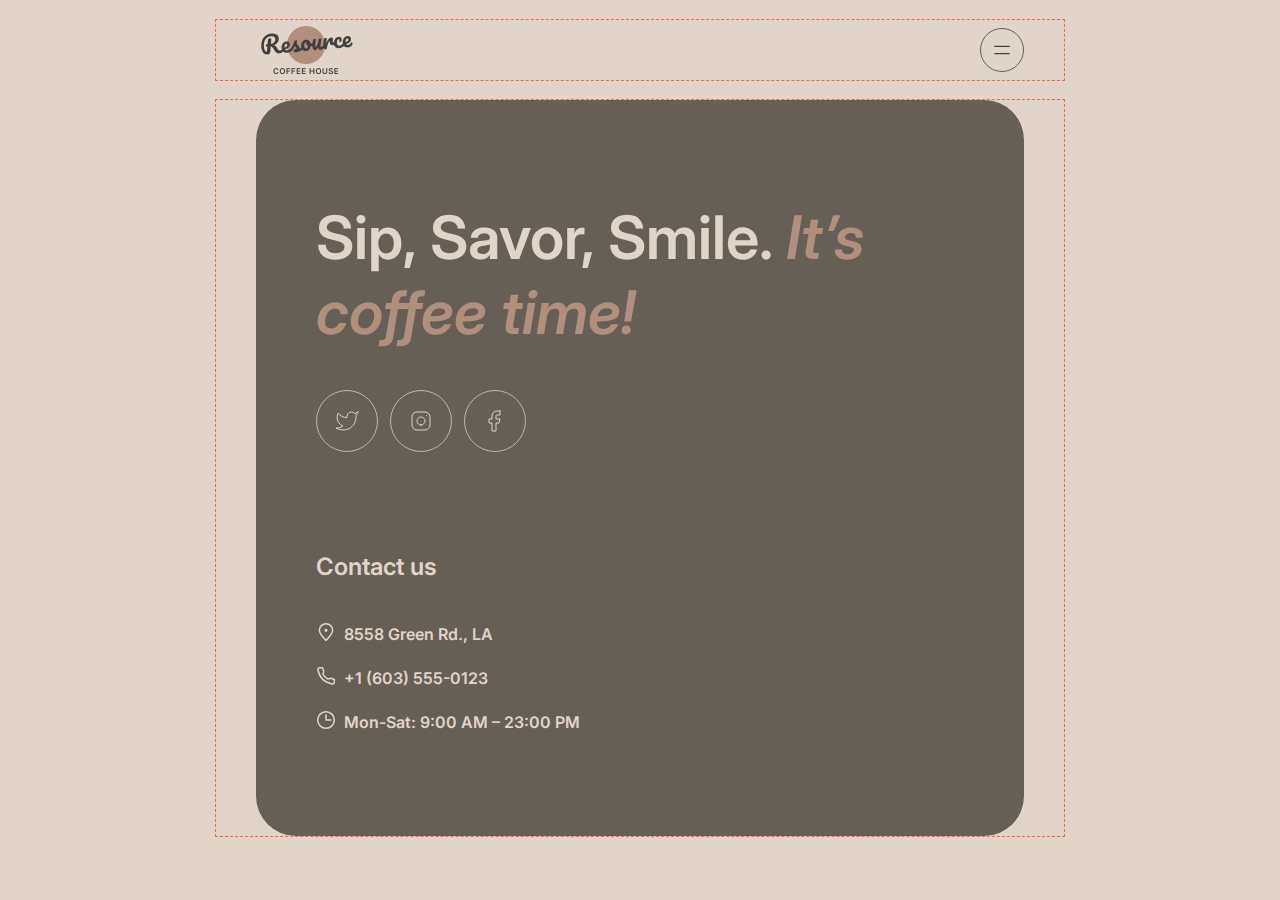
==== index.html @ 4a1ed58d "feat: add SCSS for Footer on Desktop" ====
<!DOCTYPE html>
<html lang="en">

<head>
  <meta charset="UTF-8">
  <meta name="viewport" content="width=device-width, initial-scale=1.0">
  <title>Coffee House</title>
  <link rel="icon" type="image/x-icon" href="./images/favicon.ico">
  <link rel="preconnect" href="https://fonts.googleapis.com">
  <link rel="preconnect" href="https://fonts.gstatic.com" crossorigin>
  <link
    href="https://fonts.googleapis.com/css2?family=Inter:wght@400;600&display=swap"
    rel="stylesheet">
  <link rel="stylesheet"
    href="https://cdnjs.cloudflare.com/ajax/libs/modern-normalize/2.0.0/modern-normalize.css"
    integrity="sha512-gA2Bvu0/hw4oj0Lp8ZHjK+o3S4BE5m8d/wNVy6ktKLhHKPpWLQwv9ixzuWirWOakoJqlBdePq2NhoCaUOQ5npQ=="
    crossorigin="anonymous" referrerpolicy="no-referrer" />
  <link rel="stylesheet" href="./css/main.min.css">
</head>

<body>
  <header>
    <!-- <a href="#">Logo</a> -->
    <div class="container">
      <div class="header__wrap">
        <img src="./images/logo_x2.png" alt="Logo" width="100">
        <nav class="header__nav">
          <ul class="nav-list">
            <li class="nav-list__item">
              <a class="nav__link" href="#">Favorite coffee</a>
            </li>
            <li class="nav-list__item">
              <a class="nav__link" href="#">About</a>
            </li>
            <li class="nav-list__item">
              <a class="nav__link" href="#">Mobile app</a>
            </li>
            <li class="nav-list__item">
              <a class="nav__link" href="#">Contact us</a>
            </li>
          </ul>
          <a class="nav__link nav__outer-link" href="./menu.html">Menu
            <svg class="link__icon" width="20" height="20">
              <use href="./images/icons/sprite.svg#icon-coffee-cup"></use>
            </svg>
          </a>
        </nav>
        <button class="btn-burger" type="button">
          <svg class="btn-burger__icon" width="18" height="16">
            <use href="./images/icons/sprite.svg#icon-menu-open"></use>
          </svg>
        </button>
      </div>
    </div>
  </header>

  <main>

    <!-- hero -->
    <!-- <section class="hero">
      <div class="container">
        <div class="hero__background">
          <div class="hero__wrapper">
            <h1 class="hero__heading">
              <span class="hero__heading--accent">Enjoy</span> premium coffee at
              our charming cafe
            </h1>

            <p class="hero__content">With its inviting atmosphere and delicious
              coffee options, the Coffee House Resource is a popular destination
              for
              coffee lovers and those seeking a warm and inviting space to enjoy
              their favorite beverage.
            </p>
            <a class="hero__btn" href="./menu.html">
              <span class="btn-text">Menu</span>
              <svg class="btn-icon" width="20" height="20">
                <use href="./images/icons/sprite.svg#icon-coffee-cup"></use>
              </svg>
            </a>
          </div>
        </div>
      </div>
    </section> -->

    <!-- favorite coffee -->
    <!-- <section class="favorite-coffee">
      <div class="container">

        <h2 class="favorite-coffee__heading">Choose your <span
            class="favorite-coffee__heading--accent">favorite</span> coffee</h2>

        <div class="slider">
          <article class="card">
            <img class="card__img"
              src="./images/favourites-coffee/coffee-slider-1.png"
              alt="a glass of S’mores Frappuccino">
            <h3 class="card__name">S’mores Frappuccino</h3>
            <p class="card__description">This new drink takes an espresso and
              mixes it with brown sugar and cinnamon before being topped with
              oat milk.
            </p>
            <p class="card__price">$5.50</p>
          </article>

          <ul class="pagination">
            <li class="pagination__dot pagination__dot--current"></li>
            <li class="pagination__dot"></li>
            <li class="pagination__dot"></li>
          </ul>

          <button class="slider__btn btn--prev" type="button">
            <svg class="button--prev" width="24" height="24">
              <use href="./images/icons/sprite.svg#icon-arrow-left"></use>
            </svg>
          </button>

          <button class="slider__btn btn--next" type="button">
            <svg class="button--next" width="24" height="24">
              <use href="./images/icons/sprite.svg#icon-arrow-right"></use>
            </svg>
          </button>
        </div>
      </div>
    </section> -->

    <!-- about -->
    <!-- <section class="about">
      <div class="container">
        <h2 class="visually-hidden">About</h2>
        <p class="about__heading">Resource is
          <span class="about__heading--accent">the perfect and cozy place</span>
          where you can enjoy a variety of hot beverages, relax, catch up with
          friends, or get some work done.
        </p>
        <ul class="gallery">
          <li class="gallery__item">
            <img class="gallery__img" src="./images/about/about-1.jpg"
              alt="Pretty girl with a cup of coffee">
          </li>
          <li class="gallery__item">
            <img class="gallery__img" src="./images/about/about-2.jpg"
              alt="Bearded man with a cup of tea">
          </li>
          <li class="gallery__item">
            <img class="gallery__img" src="./images/about/about-3.jpg"
              alt="A white cup and a saucer">
          </li>
          <li class="gallery__item">
            <img class="gallery__img" src="./images/about/about-4.jpg"
              alt="Happy couple with cups">
          </li>
        </ul>
      </div>
    </section> -->

    <!-- mobile app -->
    <!-- <section class="mobile-app">
      <div class="container">
        <div class="mobile-app__wrapper">
          <div>
            <h2 class="mobile-app__heading"><span
                class="mobile-app__heading--accent">Download</span> our apps to
              start ordering
            </h2>
            <p class="mobile-app__text">Download the Resource app today and
              experience the comfort of ordering your favorite coffee from
              wherever
              you are
            </p>
            <ul class="mobile-app__list">
              <li class="mobile-app__list-item">
                <a class="mobile-app__link" href="#">
                  <svg class="btn__icon" width="36" height="36">
                    <use href="./images/icons/sprite.svg#icon-apple"></use>
                  </svg>
                  <div class="btn__text-wrap">
                    <span class="btn__first-string">Available on the</span>
                    <span class="btn__second-string">App Store</span>
                  </div>
                </a>
              </li>
              <li class="mobile-app__list-item">
                <a class="mobile-app__link" href="#">
                  <svg class="btn__icon" width="36" height="36">
                    <use href="./images/icons/sprite.svg#icon-google"></use>
                  </svg>
                  <div class="btn__text-wrap">
                    <span class="btn__first-string">Available on</span>
                    <span class="btn__second-string">Google Play</span>
                  </div>
                </a>
              </li>
            </ul>
          </div>
          <img class="mobile-app__img"
            src="./images/mobile-app/mobile-screens.png"
            alt="two mobile phones">
        </div>
      </div>
    </section> -->

    <!-- contacts -->
    <footer>
      <div class="container">
        <div class="footer__background">
          <div class="offer__wrap">
            <p class="footer__heading">Sip, Savor, Smile.
              <span class="footer__heading--accent">It’s coffee
                time!</span>
            </p>
            <ul class="socials">
              <li class="socials__item">
                <a class="social-link" href="#">
                  <svg class="social-link__icon" width="24" height="24">
                    <use href="./images/icons/sprite.svg#icon-twitter"></use>
                  </svg>
                </a>
              </li>
              <li class="socials__item">
                <a class="social-link" href="#">
                  <svg class="social-link__icon" width="24" height="24">
                    <use href="./images/icons/sprite.svg#icon-instagram"></use>
                  </svg>
                </a>
              </li>
              <li class="socials__item">
                <a class="social-link" href="#">
                  <svg class="social-link__icon" width="24" height="24">
                    <use href="./images/icons/sprite.svg#icon-facebook"></use>
                  </svg>
                </a>
              </li>
            </ul>
          </div>

          <div class="contacts__wrap">
            <b class="contacts__title">Contact us</b>
            <ul class="contacts__list">
              <li class="contacts__item">
                <a class="contacts__link"
                  href="https://maps.app.goo.gl/GoxPfmy9CBWXVGau7"
                  target="_blank" rel="noopener noreferrer">
                  <svg class="contacts__icon" width="20" height="20">
                    <use href="./images/icons/sprite.svg#icon-pin-alt"></use>
                  </svg>
                  <span>8558 Green Rd., LA</span>
                </a>
              </li>
              <li class="contacts__item">
                <a class="contacts__link" href="tel:+16035550123">
                  <svg class="contacts__icon" width="20" height="20">
                    <use href="./images/icons/sprite.svg#icon-phone"></use>
                  </svg>
                  <span>+1 (603) 555-0123</span>
                </a>
              </li>
              <li class="contacts__item contacts__schedule">
                <svg class="contacts__icon" width="20" height="20">
                  <use href="./images/icons/sprite.svg#icon-clock"></use>
                </svg>
                <span>Mon-Sat: 9:00 AM – 23:00 PM</span>
              </li>
            </ul>
          </div>
        </div>
      </div>
    </footer>
  </main>
</body>

</html>
---- css/main.min.css ----
.social-link,.slider__btn,.pagination,.hero__btn,.nav__outer-link,.nav-list,.header__wrap,.btn-burger{display:-webkit-box;display:-ms-flexbox;display:flex;-webkit-box-align:center;-ms-flex-align:center;align-items:center;-webkit-box-pack:center;-ms-flex-pack:center;justify-content:center}.visually-hidden{position:absolute;width:1px;height:1px;margin:-1px;border:0;padding:0;white-space:nowrap;-webkit-clip-path:inset(100%);clip-path:inset(100%);clip:rect(0 0 0 0);overflow:hidden;outline:0;outline-offset:0}.mobile-app__link,.hero__btn{gap:8px;border-radius:100px;background-color:#e1d4c9;color:inherit;font-weight:600}.footer__heading,.mobile-app__heading,.about__heading,.favorite-coffee__heading{font-size:32px;font-weight:600;line-height:1.25}@media screen and (min-width: 768px){.footer__heading,.mobile-app__heading,.about__heading,.favorite-coffee__heading{font-size:60px}}.footer__heading--accent,.mobile-app__heading--accent,.about__heading--accent,.favorite-coffee__heading--accent{font-style:italic;color:#b0907a}h1,h2,h3,h4,h5,h6,p{margin-top:0;margin-bottom:0}ul{list-style:none;margin-top:0;margin-bottom:0;padding-left:0}a{text-decoration:none}img{display:block}button{margin:0;padding:0;color:inherit}body{margin:0;font-family:"Inter",sans-serif;font-size:16px;letter-spacing:normal;color:#403f3d;font-style:normal;font-weight:400;line-height:1.5;background-color:#e1d4c9}section{margin-bottom:100px}.container{outline:1px dashed tomato;margin-inline:auto;padding-inline:16px}@media screen and (min-width: 380px){.container{max-width:380px}}@media screen and (min-width: 768px){.container{max-width:768px;padding-inline:40px}}@media screen and (min-width: 1440px){.container{max-width:1440px}}.btn-burger{width:44px;height:44px;border-radius:100px;border:1px solid #665f55;background-color:rgba(0,0,0,0);margin-left:auto}.btn-burger__icon{stroke:#403f3d}@media screen and (min-width: 1440px){.btn-burger{display:none}}header{padding-block:20px}.header__wrap{min-width:100%}.header__nav{display:none}@media screen and (min-width: 1440px){.header__nav{-webkit-transform:translateY(-2px);transform:translateY(-2px);display:-webkit-box;display:-ms-flexbox;display:flex;width:100%;font-size:16px;font-style:normal;font-weight:600;line-height:1.5}}.nav-list{-webkit-box-flex:1;-ms-flex-positive:1;flex-grow:1}.nav-list__item:not(:last-child){margin-right:40px}.nav__link{position:relative;padding-top:5px;padding-bottom:5px;color:inherit}.nav__link::after{content:"";position:absolute;bottom:0;left:0;display:block;width:100%;height:2px;-webkit-transform:scaleX(0);transform:scaleX(0);background-color:#403f3d;opacity:0;-webkit-transition-property:opacity,none,none,-webkit-transform;transition-property:opacity,none,none,-webkit-transform;transition-property:transform,opacity,none,none;transition-property:transform,opacity,none,none,-webkit-transform;-webkit-transition-duration:500ms;transition-duration:500ms;-webkit-transition-timing-function:ease-in;transition-timing-function:ease-in;-webkit-transition-delay:0;transition-delay:0}.nav__link:hover:after,.nav__link:focus::after{-webkit-transform:scaleX(1);transform:scaleX(1);opacity:1}.nav__outer-link{gap:8px;padding-top:2px;padding-bottom:2px}.link__icon{fill:rgba(0,0,0,0);stroke:currentColor}.hero__background{width:100%;border-radius:40px;background-color:#fff;background-image:url("../../images/hero/img-hero.jpg");background-position:50% 50%;background-size:cover;padding:60px 16px}@media screen and (min-width: 768px){.hero__background{padding:100px 60px}}@media screen and (min-width: 1440px){.hero__background{padding:100px 100px}}@media screen and (min-width: 1440px){.hero__wrapper{width:530px}}.hero__heading{margin-bottom:40px;color:#e1d4c9;font-size:42px;font-weight:600;line-height:1.15}.hero__heading--accent{color:#b0907a;font-style:italic}@media screen and (min-width: 768px){.hero__heading{font-size:72px;line-height:1.05}}.hero__content{margin-bottom:40px;color:#e1d4c9}.hero__btn{max-width:200px;padding-top:20px;padding-bottom:20px}.hero__btn .btn-icon{fill:rgba(0,0,0,0);stroke:currentColor}@media screen and (min-width: 1440px){.hero__btn:hover,.hero__btn:focus{cursor:pointer}.hero__btn .btn-icon{opacity:0;-webkit-transition-property:opacity,none,none,none;transition-property:opacity,none,none,none;-webkit-transition-duration:500ms;transition-duration:500ms;-webkit-transition-timing-function:ease-in;transition-timing-function:ease-in;-webkit-transition-delay:0;transition-delay:0}.hero__btn:hover .btn-icon,.hero__btn:focus .btn-icon{opacity:1}.hero__btn .btn-text{-webkit-transform:translateX(15px);transform:translateX(15px);-webkit-transition-property:color,none,none,-webkit-transform;transition-property:color,none,none,-webkit-transform;transition-property:transform,color,none,none;transition-property:transform,color,none,none,-webkit-transform;-webkit-transition-duration:500ms;transition-duration:500ms;-webkit-transition-timing-function:ease-in;transition-timing-function:ease-in;-webkit-transition-delay:0;transition-delay:0}.hero__btn:hover .btn-text,.hero__btn:focus .btn-text{-webkit-transform:translateX(0);transform:translateX(0)}}.favorite-coffee__heading{margin-bottom:40px;width:100%;text-align:center}@media screen and (min-width: 1440px){.favorite-coffee__heading{text-shadow:0px 4px 4px rgba(0,0,0,.25)}}.card{margin-bottom:40px;margin-inline:auto;max-width:348px;text-align:center}@media screen and (min-width: 768px){.card{max-width:480px}}.card__img{margin-bottom:20px;width:100%;-o-object-fit:contain;object-fit:contain}.card__name{margin-bottom:16px;color:#403f3d;font-size:24px;font-weight:600;line-height:1.25}.card__description{margin-bottom:16px}.card__price{color:#403f3d;font-size:24px;font-weight:600;line-height:1.25}.pagination{gap:12px}.pagination__dot{height:4px;width:40px;border:2px solid #c1b6ad;border-radius:100px}.pagination__dot--current{border-color:#665f55}.slider{position:relative}.slider__btn{position:absolute;width:60px;height:60px;stroke:#403f3d;border-radius:100px;border:1px solid #665f55;background-color:#e1d4c9;-webkit-transition-property:background-color,stroke,none,none;transition-property:background-color,stroke,none,none;-webkit-transition-duration:500ms;transition-duration:500ms;-webkit-transition-timing-function:ease-in;transition-timing-function:ease-in;-webkit-transition-delay:0;transition-delay:0}@media screen and (max-width: calc(768px - 1px)){.slider__btn{display:none}}.slider__btn.btn--prev{left:0;top:calc(50% - 52px)}@media screen and (min-width: 1440px){.slider__btn.btn--prev{left:4px}}.slider__btn.btn--next{right:0;top:calc(50% - 52px)}@media screen and (min-width: 1440px){.slider__btn.btn--next{right:4px}}@media screen and (min-width: 1440px){.slider__btn:hover,.slider__btn:focus{stroke:#e1d4c9;background-color:#665f55}}.about__heading{margin-bottom:40px;width:100%}@media screen and (min-width: 1440px){.gallery{display:-webkit-box;display:-ms-flexbox;display:flex;-webkit-box-orient:vertical;-webkit-box-direction:normal;-ms-flex-direction:column;flex-direction:column;max-height:1060px;-ms-flex-wrap:wrap;flex-wrap:wrap;gap:40px}}.gallery__item{margin-bottom:40px;height:590px;width:100%;border-radius:20px;overflow:hidden}@media screen and (max-width: calc(1440px - 1px)){.gallery__item:nth-child(2),.gallery__item:nth-child(3){display:none}}@media screen and (min-width: 1440px){.gallery__item{width:660px;margin-bottom:0px}.gallery__item:nth-child(2),.gallery__item:nth-child(3){height:430px}}.gallery__img{width:100%;height:100%;-o-object-fit:cover;object-fit:cover;-o-object-position:center;object-position:center;-webkit-transform:scale(1.23);transform:scale(1.23);-webkit-transition-property:none,none,none,-webkit-transform;transition-property:none,none,none,-webkit-transform;transition-property:transform,none,none,none;transition-property:transform,none,none,none,-webkit-transform;-webkit-transition-duration:500ms;transition-duration:500ms;-webkit-transition-timing-function:ease-in;transition-timing-function:ease-in;-webkit-transition-delay:0;transition-delay:0}@media screen and (min-width: 768px){.gallery__img{-webkit-transform:scale(1.06);transform:scale(1.06)}}@media screen and (min-width: 1440px){.gallery__img{-webkit-transform:scale(1.1);transform:scale(1.1)}}.gallery__item:hover .gallery__img{-webkit-transform:scale(1);transform:scale(1)}@media screen and (min-width: 1440px){.mobile-app__wrapper{display:-webkit-box;display:-ms-flexbox;display:flex;gap:100px;-webkit-box-align:center;-ms-flex-align:center;align-items:center}}.mobile-app__heading{margin-bottom:40px;width:100%}.mobile-app__text{margin-bottom:40px}.mobile-app__list{margin-bottom:40px}@media screen and (min-width: 768px){.mobile-app__list{margin-bottom:100px}}@media screen and (max-width: calc(768px - 1px)){.mobile-app__list-item:not(:last-child){margin-bottom:20px}}@media screen and (min-width: 768px){.mobile-app__list-item{display:inline-block}.mobile-app__list-item:not(:last-child){margin-right:16px}}.mobile-app__link{display:-webkit-box;display:-ms-flexbox;display:flex;-webkit-box-align:center;-ms-flex-align:center;align-items:center;width:200px;padding:12px 20px;border:1px solid #665f55;-webkit-transition-property:background-color,color,none,none;transition-property:background-color,color,none,none;-webkit-transition-duration:500ms;transition-duration:500ms;-webkit-transition-timing-function:ease-in;transition-timing-function:ease-in;-webkit-transition-delay:0;transition-delay:0}@media screen and (min-width: 1440px){.mobile-app__link:hover,.mobile-app__link:focus{background-color:#665f55;color:#e1d4c9}}.mobile-app__link .btn__text-wrap{display:-webkit-box;display:-ms-flexbox;display:flex;-webkit-box-orient:vertical;-webkit-box-direction:normal;-ms-flex-direction:column;flex-direction:column}.mobile-app__link .btn__first-string{color:inherit;font-size:10px;font-weight:600;line-height:1.4}.mobile-app__link .btn__second-string{color:inherit;font-size:16px;font-weight:600;line-height:1.5}.btn__icon{fill:currentColor}.mobile-app__img{width:100%}@media screen and (min-width: 768px){.mobile-app__img{margin-inline:auto;width:630px}}footer{margin-bottom:40px;color:#e1d4c9}.footer__background{padding:60px 16px;border-radius:40px;background-color:#665f55}@media screen and (min-width: 768px){.footer__background{padding:100px 60px}}@media screen and (min-width: 1440px){.footer__background{display:-webkit-box;display:-ms-flexbox;display:flex;gap:100px;-webkit-box-align:center;-ms-flex-align:center;align-items:center;padding:100px}}@media screen and (min-width: 1440px){.offer__wrap{-ms-flex-preferred-size:530px;flex-basis:530px}}.footer__heading{margin-bottom:40px}.socials{margin-bottom:40px;display:-webkit-box;display:-ms-flexbox;display:flex;gap:12px}@media screen and (min-width: 768px){.socials{margin-bottom:100px}}@media screen and (min-width: 1440px){.socials{margin-bottom:0px}}.social-link{width:60px;height:60px;color:inherit;border-radius:100px;border:1px solid #c1b6ad;background-color:rgba(0,0,0,0);-webkit-transition-property:background-color,color,none,none;transition-property:background-color,color,none,none;-webkit-transition-duration:500ms;transition-duration:500ms;-webkit-transition-timing-function:ease-in;transition-timing-function:ease-in;-webkit-transition-delay:0;transition-delay:0}.social-link__icon{stroke:currentColor}.social-link:hover,.social-link:focus{background-color:#e1d4c9;color:#403f3d}.contacts__title{margin-bottom:40px;display:block;color:inherit;font-size:24px;font-weight:600;line-height:1.25}.contacts__item:not(:last-child){margin-bottom:16px}.contacts__link{position:relative;display:-webkit-inline-box;display:-ms-inline-flexbox;display:inline-flex;gap:8px;padding-bottom:4px;color:inherit;font-size:16px;font-weight:600;line-height:1.5}.contacts__link::after{content:"";position:absolute;bottom:0;left:0;display:block;width:100%;height:2px;-webkit-transform:scaleX(0);transform:scaleX(0);background-color:#e1d4c9;opacity:0;-webkit-transition-property:opacity,none,none,-webkit-transform;transition-property:opacity,none,none,-webkit-transform;transition-property:transform,opacity,none,none;transition-property:transform,opacity,none,none,-webkit-transform;-webkit-transition-duration:500ms;transition-duration:500ms;-webkit-transition-timing-function:ease-in;transition-timing-function:ease-in;-webkit-transition-delay:0;transition-delay:0}.contacts__link:hover:after,.contacts__link:focus::after{-webkit-transform:scaleX(1);transform:scaleX(1);opacity:1}.contacts__icon{stroke:currentColor}.contacts__schedule{display:-webkit-inline-box;display:-ms-inline-flexbox;display:inline-flex;gap:8px;color:inherit;font-size:16px;font-weight:600;line-height:1.5}/*# sourceMappingURL=main.min.css.map */
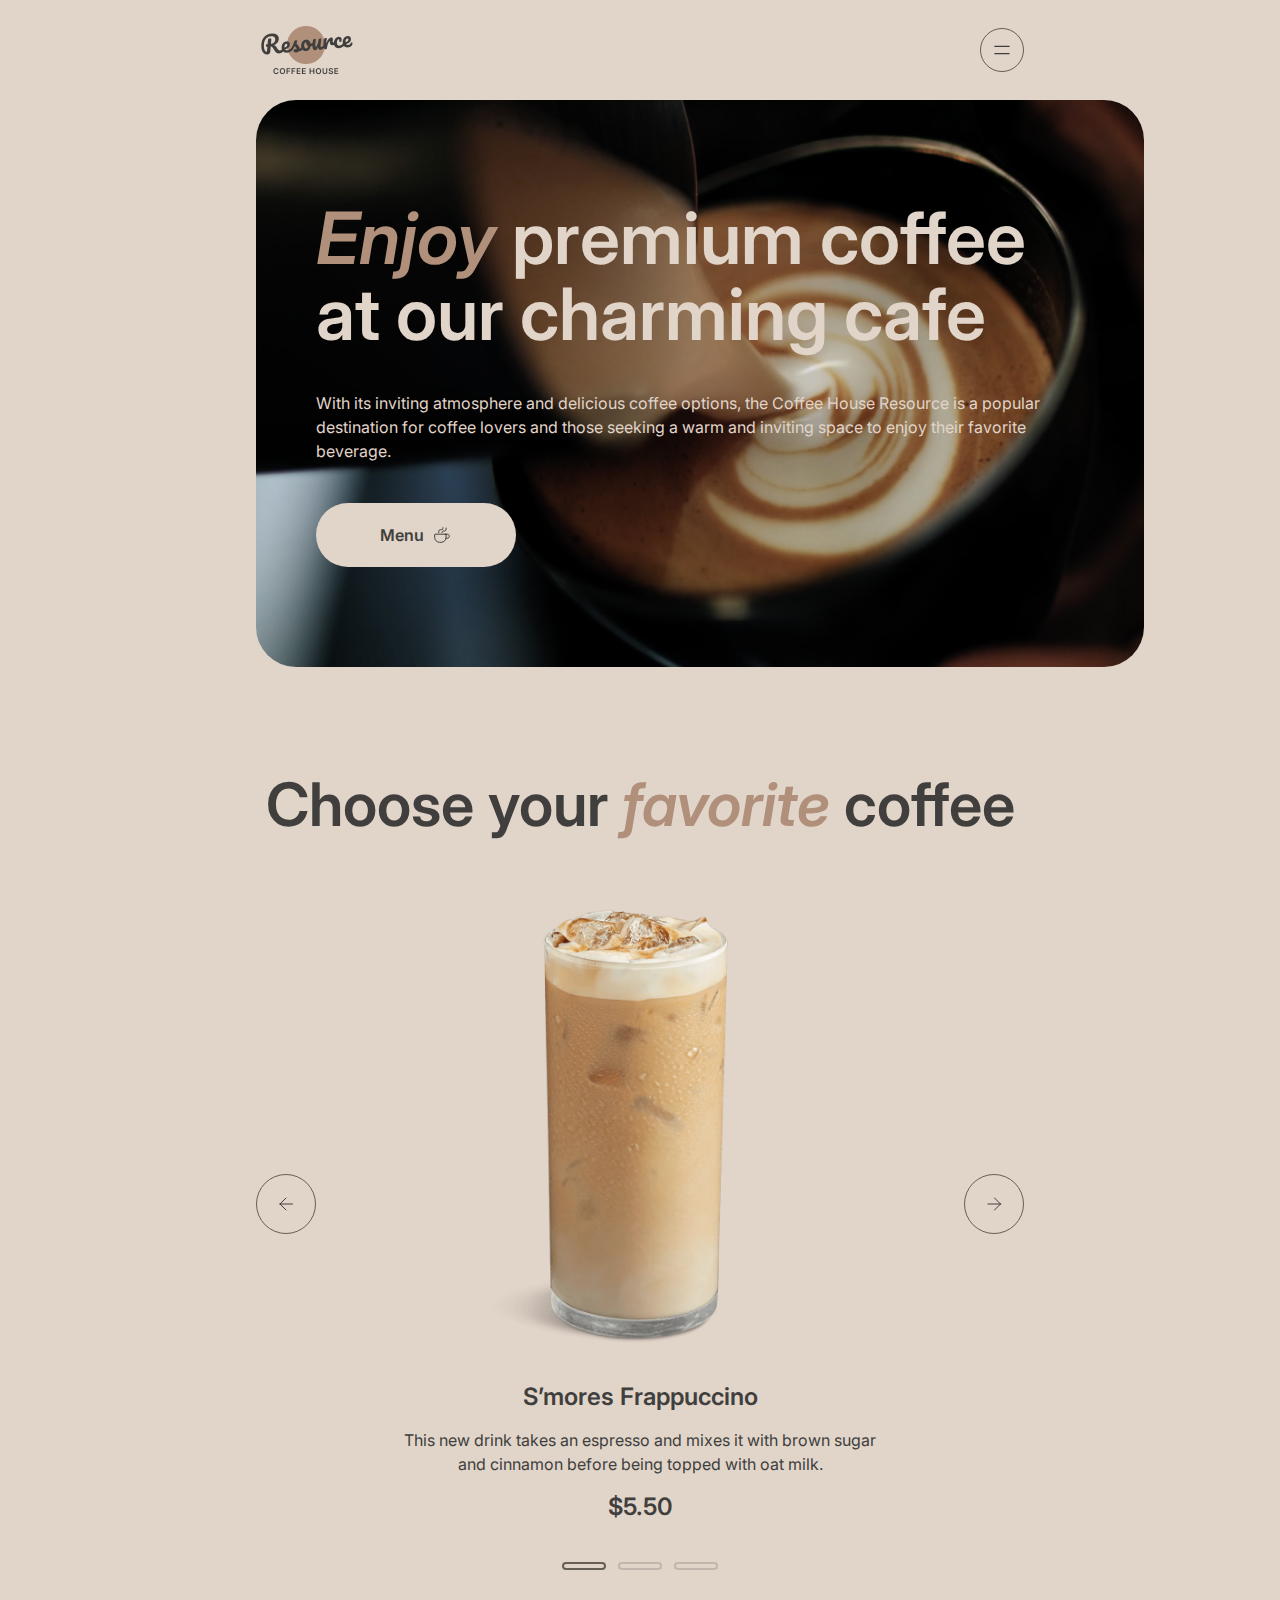
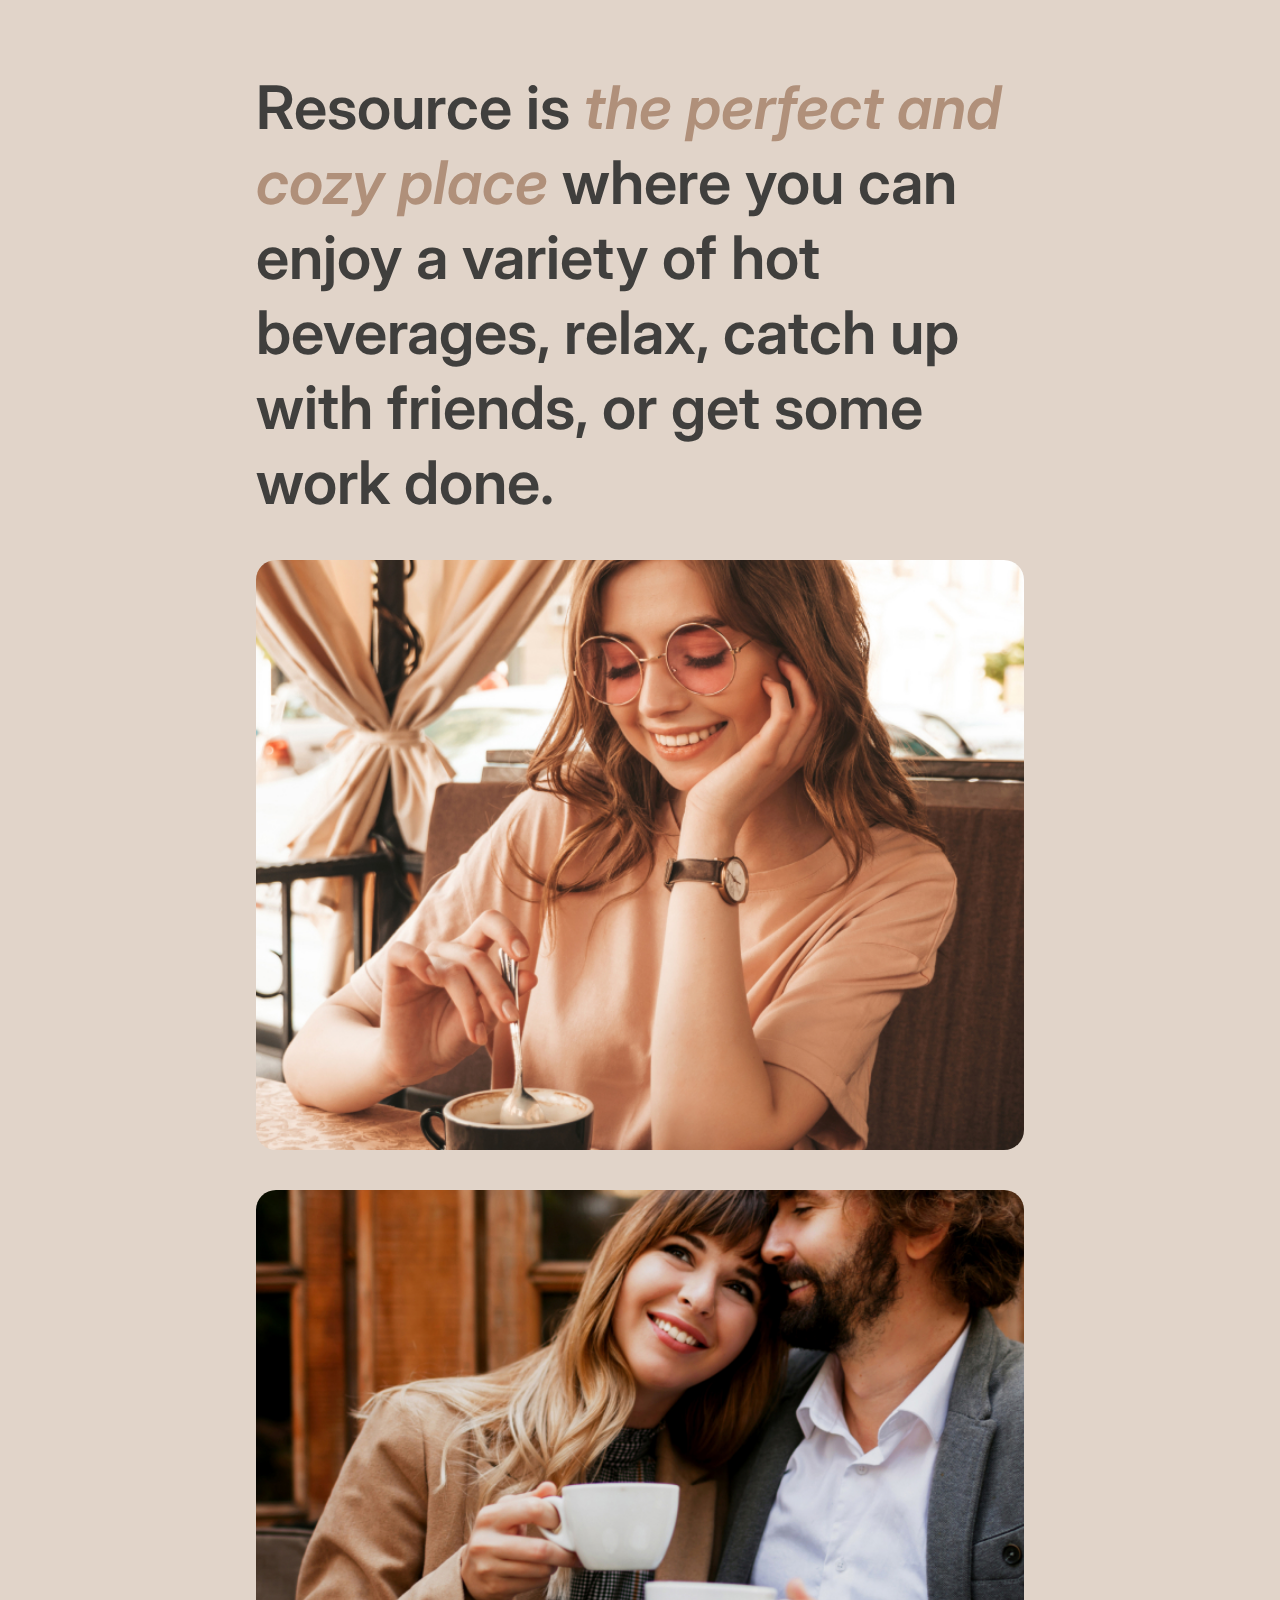
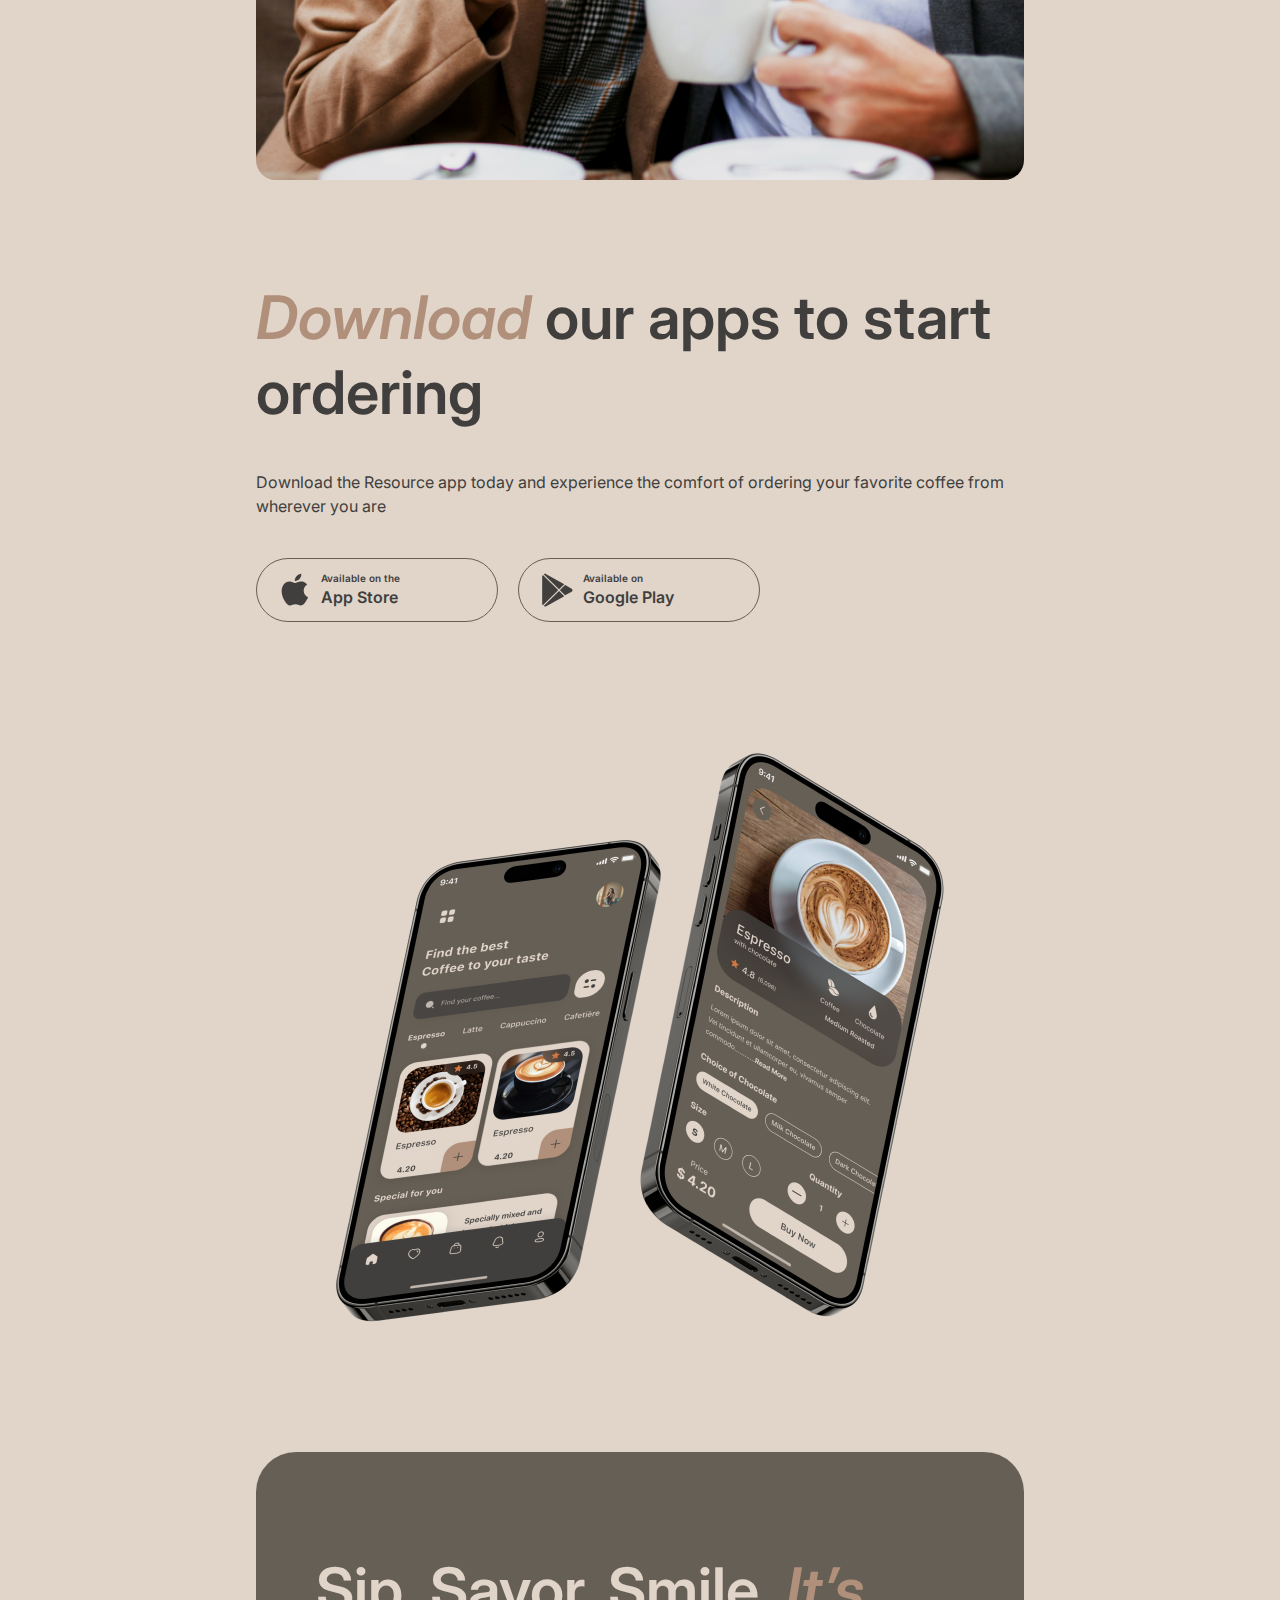
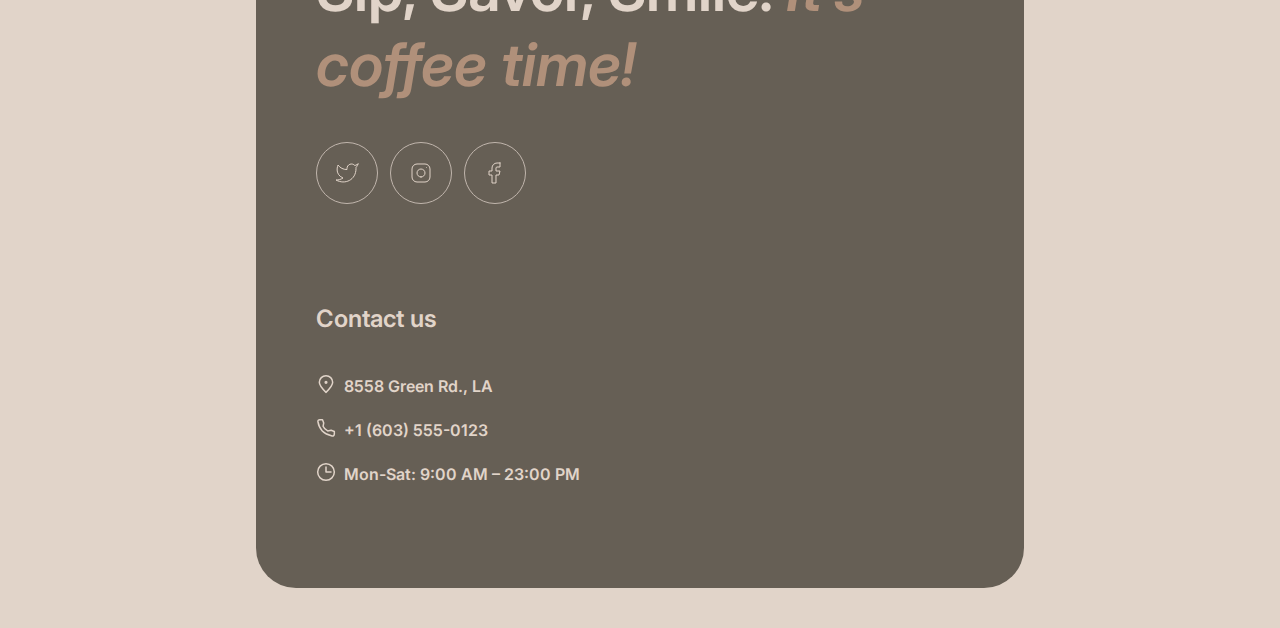
==== commit cbef6b2c: "fix: some css on Main page" ====
--- a/index.html
+++ b/index.html
@@ -57,7 +57,7 @@
   <main>
 
     <!-- hero -->
-    <!-- <section class="hero">
+    <section class="hero">
       <div class="container">
         <div class="hero__background">
           <div class="hero__wrapper">
@@ -81,10 +81,10 @@
           </div>
         </div>
       </div>
-    </section> -->
+    </section>
 
     <!-- favorite coffee -->
-    <!-- <section class="favorite-coffee">
+    <section class="favorite-coffee">
       <div class="container">
 
         <h2 class="favorite-coffee__heading">Choose your <span
@@ -122,10 +122,10 @@
           </button>
         </div>
       </div>
-    </section> -->
+    </section>
 
     <!-- about -->
-    <!-- <section class="about">
+    <section class="about">
       <div class="container">
         <h2 class="visually-hidden">About</h2>
         <p class="about__heading">Resource is
@@ -152,10 +152,10 @@
           </li>
         </ul>
       </div>
-    </section> -->
+    </section>
 
     <!-- mobile app -->
-    <!-- <section class="mobile-app">
+    <section class="mobile-app">
       <div class="container">
         <div class="mobile-app__wrapper">
           <div>
@@ -198,7 +198,7 @@
             alt="two mobile phones">
         </div>
       </div>
-    </section> -->
+    </section>
 
     <!-- contacts -->
     <footer>
--- a/css/main.min.css
+++ b/css/main.min.css
@@ -1 +1 @@
-.social-link,.slider__btn,.pagination,.hero__btn,.nav__outer-link,.nav-list,.header__wrap,.btn-burger{display:-webkit-box;display:-ms-flexbox;display:flex;-webkit-box-align:center;-ms-flex-align:center;align-items:center;-webkit-box-pack:center;-ms-flex-pack:center;justify-content:center}.visually-hidden{position:absolute;width:1px;height:1px;margin:-1px;border:0;padding:0;white-space:nowrap;-webkit-clip-path:inset(100%);clip-path:inset(100%);clip:rect(0 0 0 0);overflow:hidden;outline:0;outline-offset:0}.mobile-app__link,.hero__btn{gap:8px;border-radius:100px;background-color:#e1d4c9;color:inherit;font-weight:600}.footer__heading,.mobile-app__heading,.about__heading,.favorite-coffee__heading{font-size:32px;font-weight:600;line-height:1.25}@media screen and (min-width: 768px){.footer__heading,.mobile-app__heading,.about__heading,.favorite-coffee__heading{font-size:60px}}.footer__heading--accent,.mobile-app__heading--accent,.about__heading--accent,.favorite-coffee__heading--accent{font-style:italic;color:#b0907a}h1,h2,h3,h4,h5,h6,p{margin-top:0;margin-bottom:0}ul{list-style:none;margin-top:0;margin-bottom:0;padding-left:0}a{text-decoration:none}img{display:block}button{margin:0;padding:0;color:inherit}body{margin:0;font-family:"Inter",sans-serif;font-size:16px;letter-spacing:normal;color:#403f3d;font-style:normal;font-weight:400;line-height:1.5;background-color:#e1d4c9}section{margin-bottom:100px}.container{outline:1px dashed tomato;margin-inline:auto;padding-inline:16px}@media screen and (min-width: 380px){.container{max-width:380px}}@media screen and (min-width: 768px){.container{max-width:768px;padding-inline:40px}}@media screen and (min-width: 1440px){.container{max-width:1440px}}.btn-burger{width:44px;height:44px;border-radius:100px;border:1px solid #665f55;background-color:rgba(0,0,0,0);margin-left:auto}.btn-burger__icon{stroke:#403f3d}@media screen and (min-width: 1440px){.btn-burger{display:none}}header{padding-block:20px}.header__wrap{min-width:100%}.header__nav{display:none}@media screen and (min-width: 1440px){.header__nav{-webkit-transform:translateY(-2px);transform:translateY(-2px);display:-webkit-box;display:-ms-flexbox;display:flex;width:100%;font-size:16px;font-style:normal;font-weight:600;line-height:1.5}}.nav-list{-webkit-box-flex:1;-ms-flex-positive:1;flex-grow:1}.nav-list__item:not(:last-child){margin-right:40px}.nav__link{position:relative;padding-top:5px;padding-bottom:5px;color:inherit}.nav__link::after{content:"";position:absolute;bottom:0;left:0;display:block;width:100%;height:2px;-webkit-transform:scaleX(0);transform:scaleX(0);background-color:#403f3d;opacity:0;-webkit-transition-property:opacity,none,none,-webkit-transform;transition-property:opacity,none,none,-webkit-transform;transition-property:transform,opacity,none,none;transition-property:transform,opacity,none,none,-webkit-transform;-webkit-transition-duration:500ms;transition-duration:500ms;-webkit-transition-timing-function:ease-in;transition-timing-function:ease-in;-webkit-transition-delay:0;transition-delay:0}.nav__link:hover:after,.nav__link:focus::after{-webkit-transform:scaleX(1);transform:scaleX(1);opacity:1}.nav__outer-link{gap:8px;padding-top:2px;padding-bottom:2px}.link__icon{fill:rgba(0,0,0,0);stroke:currentColor}.hero__background{width:100%;border-radius:40px;background-color:#fff;background-image:url("../../images/hero/img-hero.jpg");background-position:50% 50%;background-size:cover;padding:60px 16px}@media screen and (min-width: 768px){.hero__background{padding:100px 60px}}@media screen and (min-width: 1440px){.hero__background{padding:100px 100px}}@media screen and (min-width: 1440px){.hero__wrapper{width:530px}}.hero__heading{margin-bottom:40px;color:#e1d4c9;font-size:42px;font-weight:600;line-height:1.15}.hero__heading--accent{color:#b0907a;font-style:italic}@media screen and (min-width: 768px){.hero__heading{font-size:72px;line-height:1.05}}.hero__content{margin-bottom:40px;color:#e1d4c9}.hero__btn{max-width:200px;padding-top:20px;padding-bottom:20px}.hero__btn .btn-icon{fill:rgba(0,0,0,0);stroke:currentColor}@media screen and (min-width: 1440px){.hero__btn:hover,.hero__btn:focus{cursor:pointer}.hero__btn .btn-icon{opacity:0;-webkit-transition-property:opacity,none,none,none;transition-property:opacity,none,none,none;-webkit-transition-duration:500ms;transition-duration:500ms;-webkit-transition-timing-function:ease-in;transition-timing-function:ease-in;-webkit-transition-delay:0;transition-delay:0}.hero__btn:hover .btn-icon,.hero__btn:focus .btn-icon{opacity:1}.hero__btn .btn-text{-webkit-transform:translateX(15px);transform:translateX(15px);-webkit-transition-property:color,none,none,-webkit-transform;transition-property:color,none,none,-webkit-transform;transition-property:transform,color,none,none;transition-property:transform,color,none,none,-webkit-transform;-webkit-transition-duration:500ms;transition-duration:500ms;-webkit-transition-timing-function:ease-in;transition-timing-function:ease-in;-webkit-transition-delay:0;transition-delay:0}.hero__btn:hover .btn-text,.hero__btn:focus .btn-text{-webkit-transform:translateX(0);transform:translateX(0)}}.favorite-coffee__heading{margin-bottom:40px;width:100%;text-align:center}@media screen and (min-width: 1440px){.favorite-coffee__heading{text-shadow:0px 4px 4px rgba(0,0,0,.25)}}.card{margin-bottom:40px;margin-inline:auto;max-width:348px;text-align:center}@media screen and (min-width: 768px){.card{max-width:480px}}.card__img{margin-bottom:20px;width:100%;-o-object-fit:contain;object-fit:contain}.card__name{margin-bottom:16px;color:#403f3d;font-size:24px;font-weight:600;line-height:1.25}.card__description{margin-bottom:16px}.card__price{color:#403f3d;font-size:24px;font-weight:600;line-height:1.25}.pagination{gap:12px}.pagination__dot{height:4px;width:40px;border:2px solid #c1b6ad;border-radius:100px}.pagination__dot--current{border-color:#665f55}.slider{position:relative}.slider__btn{position:absolute;width:60px;height:60px;stroke:#403f3d;border-radius:100px;border:1px solid #665f55;background-color:#e1d4c9;-webkit-transition-property:background-color,stroke,none,none;transition-property:background-color,stroke,none,none;-webkit-transition-duration:500ms;transition-duration:500ms;-webkit-transition-timing-function:ease-in;transition-timing-function:ease-in;-webkit-transition-delay:0;transition-delay:0}@media screen and (max-width: calc(768px - 1px)){.slider__btn{display:none}}.slider__btn.btn--prev{left:0;top:calc(50% - 52px)}@media screen and (min-width: 1440px){.slider__btn.btn--prev{left:4px}}.slider__btn.btn--next{right:0;top:calc(50% - 52px)}@media screen and (min-width: 1440px){.slider__btn.btn--next{right:4px}}@media screen and (min-width: 1440px){.slider__btn:hover,.slider__btn:focus{stroke:#e1d4c9;background-color:#665f55}}.about__heading{margin-bottom:40px;width:100%}@media screen and (min-width: 1440px){.gallery{display:-webkit-box;display:-ms-flexbox;display:flex;-webkit-box-orient:vertical;-webkit-box-direction:normal;-ms-flex-direction:column;flex-direction:column;max-height:1060px;-ms-flex-wrap:wrap;flex-wrap:wrap;gap:40px}}.gallery__item{margin-bottom:40px;height:590px;width:100%;border-radius:20px;overflow:hidden}@media screen and (max-width: calc(1440px - 1px)){.gallery__item:nth-child(2),.gallery__item:nth-child(3){display:none}}@media screen and (min-width: 1440px){.gallery__item{width:660px;margin-bottom:0px}.gallery__item:nth-child(2),.gallery__item:nth-child(3){height:430px}}.gallery__img{width:100%;height:100%;-o-object-fit:cover;object-fit:cover;-o-object-position:center;object-position:center;-webkit-transform:scale(1.23);transform:scale(1.23);-webkit-transition-property:none,none,none,-webkit-transform;transition-property:none,none,none,-webkit-transform;transition-property:transform,none,none,none;transition-property:transform,none,none,none,-webkit-transform;-webkit-transition-duration:500ms;transition-duration:500ms;-webkit-transition-timing-function:ease-in;transition-timing-function:ease-in;-webkit-transition-delay:0;transition-delay:0}@media screen and (min-width: 768px){.gallery__img{-webkit-transform:scale(1.06);transform:scale(1.06)}}@media screen and (min-width: 1440px){.gallery__img{-webkit-transform:scale(1.1);transform:scale(1.1)}}.gallery__item:hover .gallery__img{-webkit-transform:scale(1);transform:scale(1)}@media screen and (min-width: 1440px){.mobile-app__wrapper{display:-webkit-box;display:-ms-flexbox;display:flex;gap:100px;-webkit-box-align:center;-ms-flex-align:center;align-items:center}}.mobile-app__heading{margin-bottom:40px;width:100%}.mobile-app__text{margin-bottom:40px}.mobile-app__list{margin-bottom:40px}@media screen and (min-width: 768px){.mobile-app__list{margin-bottom:100px}}@media screen and (max-width: calc(768px - 1px)){.mobile-app__list-item:not(:last-child){margin-bottom:20px}}@media screen and (min-width: 768px){.mobile-app__list-item{display:inline-block}.mobile-app__list-item:not(:last-child){margin-right:16px}}.mobile-app__link{display:-webkit-box;display:-ms-flexbox;display:flex;-webkit-box-align:center;-ms-flex-align:center;align-items:center;width:200px;padding:12px 20px;border:1px solid #665f55;-webkit-transition-property:background-color,color,none,none;transition-property:background-color,color,none,none;-webkit-transition-duration:500ms;transition-duration:500ms;-webkit-transition-timing-function:ease-in;transition-timing-function:ease-in;-webkit-transition-delay:0;transition-delay:0}@media screen and (min-width: 1440px){.mobile-app__link:hover,.mobile-app__link:focus{background-color:#665f55;color:#e1d4c9}}.mobile-app__link .btn__text-wrap{display:-webkit-box;display:-ms-flexbox;display:flex;-webkit-box-orient:vertical;-webkit-box-direction:normal;-ms-flex-direction:column;flex-direction:column}.mobile-app__link .btn__first-string{color:inherit;font-size:10px;font-weight:600;line-height:1.4}.mobile-app__link .btn__second-string{color:inherit;font-size:16px;font-weight:600;line-height:1.5}.btn__icon{fill:currentColor}.mobile-app__img{width:100%}@media screen and (min-width: 768px){.mobile-app__img{margin-inline:auto;width:630px}}footer{margin-bottom:40px;color:#e1d4c9}.footer__background{padding:60px 16px;border-radius:40px;background-color:#665f55}@media screen and (min-width: 768px){.footer__background{padding:100px 60px}}@media screen and (min-width: 1440px){.footer__background{display:-webkit-box;display:-ms-flexbox;display:flex;gap:100px;-webkit-box-align:center;-ms-flex-align:center;align-items:center;padding:100px}}@media screen and (min-width: 1440px){.offer__wrap{-ms-flex-preferred-size:530px;flex-basis:530px}}.footer__heading{margin-bottom:40px}.socials{margin-bottom:40px;display:-webkit-box;display:-ms-flexbox;display:flex;gap:12px}@media screen and (min-width: 768px){.socials{margin-bottom:100px}}@media screen and (min-width: 1440px){.socials{margin-bottom:0px}}.social-link{width:60px;height:60px;color:inherit;border-radius:100px;border:1px solid #c1b6ad;background-color:rgba(0,0,0,0);-webkit-transition-property:background-color,color,none,none;transition-property:background-color,color,none,none;-webkit-transition-duration:500ms;transition-duration:500ms;-webkit-transition-timing-function:ease-in;transition-timing-function:ease-in;-webkit-transition-delay:0;transition-delay:0}.social-link__icon{stroke:currentColor}.social-link:hover,.social-link:focus{background-color:#e1d4c9;color:#403f3d}.contacts__title{margin-bottom:40px;display:block;color:inherit;font-size:24px;font-weight:600;line-height:1.25}.contacts__item:not(:last-child){margin-bottom:16px}.contacts__link{position:relative;display:-webkit-inline-box;display:-ms-inline-flexbox;display:inline-flex;gap:8px;padding-bottom:4px;color:inherit;font-size:16px;font-weight:600;line-height:1.5}.contacts__link::after{content:"";position:absolute;bottom:0;left:0;display:block;width:100%;height:2px;-webkit-transform:scaleX(0);transform:scaleX(0);background-color:#e1d4c9;opacity:0;-webkit-transition-property:opacity,none,none,-webkit-transform;transition-property:opacity,none,none,-webkit-transform;transition-property:transform,opacity,none,none;transition-property:transform,opacity,none,none,-webkit-transform;-webkit-transition-duration:500ms;transition-duration:500ms;-webkit-transition-timing-function:ease-in;transition-timing-function:ease-in;-webkit-transition-delay:0;transition-delay:0}.contacts__link:hover:after,.contacts__link:focus::after{-webkit-transform:scaleX(1);transform:scaleX(1);opacity:1}.contacts__icon{stroke:currentColor}.contacts__schedule{display:-webkit-inline-box;display:-ms-inline-flexbox;display:inline-flex;gap:8px;color:inherit;font-size:16px;font-weight:600;line-height:1.5}/*# sourceMappingURL=main.min.css.map */+.social-link,.slider__btn,.pagination,.hero__btn,.nav__outer-link,.nav-list,.header__wrap,.btn-burger{display:-webkit-box;display:-ms-flexbox;display:flex;-webkit-box-align:center;-ms-flex-align:center;align-items:center;-webkit-box-pack:center;-ms-flex-pack:center;justify-content:center}.visually-hidden{position:absolute;width:1px;height:1px;margin:-1px;border:0;padding:0;white-space:nowrap;-webkit-clip-path:inset(100%);clip-path:inset(100%);clip:rect(0 0 0 0);overflow:hidden;outline:0;outline-offset:0}.mobile-app__link,.hero__btn{gap:8px;border-radius:100px;background-color:#e1d4c9;color:inherit;font-weight:600}.footer__heading,.mobile-app__heading,.about__heading,.favorite-coffee__heading{font-size:32px;font-weight:600;line-height:1.25}@media screen and (min-width: 768px){.footer__heading,.mobile-app__heading,.about__heading,.favorite-coffee__heading{font-size:60px}}.footer__heading--accent,.mobile-app__heading--accent,.about__heading--accent,.favorite-coffee__heading--accent{font-style:italic;color:#b0907a}h1,h2,h3,h4,h5,h6,p{margin-top:0;margin-bottom:0}ul{list-style:none;margin-top:0;margin-bottom:0;padding-left:0}a{text-decoration:none}img{display:block}button{margin:0;padding:0;color:inherit}body{margin:0;font-family:"Inter",sans-serif;font-size:16px;letter-spacing:normal;color:#403f3d;font-style:normal;font-weight:400;line-height:1.5;background-color:#e1d4c9}section{margin-bottom:100px}.container{margin-inline:auto;padding-inline:16px}@media screen and (min-width: 380px){.container{max-width:380px}}@media screen and (min-width: 768px){.container{max-width:768px;padding-inline:40px}}@media screen and (min-width: 1440px){.container{max-width:1440px}}.btn-burger{width:44px;height:44px;border-radius:100px;border:1px solid #665f55;background-color:rgba(0,0,0,0);margin-left:auto}.btn-burger__icon{stroke:#403f3d}@media screen and (min-width: 1440px){.btn-burger{display:none}}header{padding-block:20px}.header__wrap{min-width:100%}.header__nav{display:none}@media screen and (min-width: 1440px){.header__nav{-webkit-transform:translateY(-2px);transform:translateY(-2px);display:-webkit-box;display:-ms-flexbox;display:flex;width:100%;font-size:16px;font-style:normal;font-weight:600;line-height:1.5}}.nav-list{-webkit-box-flex:1;-ms-flex-positive:1;flex-grow:1}.nav-list__item:not(:last-child){margin-right:40px}.nav__link{position:relative;padding-top:5px;padding-bottom:5px;color:inherit}.nav__link::after{content:"";position:absolute;bottom:0;left:0;display:block;width:100%;height:2px;-webkit-transform:scaleX(0);transform:scaleX(0);background-color:#403f3d;opacity:0;-webkit-transition-property:opacity,none,none,-webkit-transform;transition-property:opacity,none,none,-webkit-transform;transition-property:transform,opacity,none,none;transition-property:transform,opacity,none,none,-webkit-transform;-webkit-transition-duration:300ms;transition-duration:300ms;-webkit-transition-timing-function:ease-in;transition-timing-function:ease-in;-webkit-transition-delay:0;transition-delay:0}.nav__link:hover:after,.nav__link:focus::after{-webkit-transform:scaleX(1);transform:scaleX(1);opacity:1}.nav__outer-link{gap:8px;padding-top:2px;padding-bottom:2px}.link__icon{fill:rgba(0,0,0,0);stroke:currentColor}.hero__background{width:100%;border-radius:40px;background-color:#fff;background-image:url("../../images/hero/img-hero.jpg");background-position:50% 50%;background-size:cover;padding:60px 16px}@media screen and (min-width: 768px){.hero__background{padding:100px 60px}}@media screen and (min-width: 1440px){.hero__background{padding:100px 100px}}@media screen and (min-width: 1440px){.hero__wrapper{width:530px}}.hero__heading{margin-bottom:40px;color:#e1d4c9;font-size:42px;font-weight:600;line-height:1.15}.hero__heading--accent{color:#b0907a;font-style:italic}@media screen and (min-width: 768px){.hero__heading{font-size:72px;line-height:1.05}}.hero__content{margin-bottom:40px;color:#e1d4c9}.hero__btn{max-width:200px;padding-top:20px;padding-bottom:20px}.hero__btn .btn-icon{fill:rgba(0,0,0,0);stroke:currentColor}@media screen and (min-width: 1440px){.hero__btn:hover,.hero__btn:focus{cursor:pointer}.hero__btn .btn-icon{opacity:0;-webkit-transition-property:opacity,none,none,none;transition-property:opacity,none,none,none;-webkit-transition-duration:300ms;transition-duration:300ms;-webkit-transition-timing-function:ease-in;transition-timing-function:ease-in;-webkit-transition-delay:0;transition-delay:0}.hero__btn:hover .btn-icon,.hero__btn:focus .btn-icon{opacity:1}.hero__btn .btn-text{-webkit-transform:translateX(15px);transform:translateX(15px);-webkit-transition-property:color,none,none,-webkit-transform;transition-property:color,none,none,-webkit-transform;transition-property:transform,color,none,none;transition-property:transform,color,none,none,-webkit-transform;-webkit-transition-duration:300ms;transition-duration:300ms;-webkit-transition-timing-function:ease-in;transition-timing-function:ease-in;-webkit-transition-delay:0;transition-delay:0}.hero__btn:hover .btn-text,.hero__btn:focus .btn-text{-webkit-transform:translateX(0);transform:translateX(0)}}.favorite-coffee__heading{margin-bottom:40px;width:100%;text-align:center}@media screen and (min-width: 1440px){.favorite-coffee__heading{text-shadow:0px 4px 4px rgba(0,0,0,.25)}}.card{margin-bottom:40px;margin-inline:auto;max-width:348px;text-align:center}@media screen and (min-width: 768px){.card{max-width:480px}}.card__img{margin-bottom:20px;width:100%;-o-object-fit:contain;object-fit:contain}.card__name{margin-bottom:16px;color:#403f3d;font-size:24px;font-weight:600;line-height:1.25}.card__description{margin-bottom:16px}.card__price{color:#403f3d;font-size:24px;font-weight:600;line-height:1.25}.pagination{gap:12px}.pagination__dot{height:4px;width:40px;border:2px solid #c1b6ad;border-radius:100px}.pagination__dot--current{border-color:#665f55}.slider{position:relative}.slider__btn{position:absolute;width:60px;height:60px;stroke:#403f3d;border-radius:100px;border:1px solid #665f55;background-color:#e1d4c9;-webkit-transition-property:background-color,stroke,none,none;transition-property:background-color,stroke,none,none;-webkit-transition-duration:300ms;transition-duration:300ms;-webkit-transition-timing-function:ease-in;transition-timing-function:ease-in;-webkit-transition-delay:0;transition-delay:0}@media screen and (max-width: calc(768px - 1px)){.slider__btn{display:none}}.slider__btn.btn--prev{left:0;top:calc(50% - 52px)}@media screen and (min-width: 1440px){.slider__btn.btn--prev{left:4px}}.slider__btn.btn--next{right:0;top:calc(50% - 52px)}@media screen and (min-width: 1440px){.slider__btn.btn--next{right:4px}}@media screen and (min-width: 1440px){.slider__btn{cursor:pointer}.slider__btn:hover,.slider__btn:focus{stroke:#e1d4c9;background-color:#665f55}}.about__heading{margin-bottom:40px;width:100%}@media screen and (min-width: 1440px){.gallery{display:-webkit-box;display:-ms-flexbox;display:flex;-webkit-box-orient:vertical;-webkit-box-direction:normal;-ms-flex-direction:column;flex-direction:column;max-height:1060px;-ms-flex-wrap:wrap;flex-wrap:wrap;gap:40px}}.gallery__item{margin-bottom:40px;height:590px;width:100%;border-radius:20px;overflow:hidden}@media screen and (max-width: calc(1440px - 1px)){.gallery__item:nth-child(2),.gallery__item:nth-child(3){display:none}}@media screen and (min-width: 1440px){.gallery__item{width:660px;margin-bottom:0px}.gallery__item:nth-child(2),.gallery__item:nth-child(3){height:430px}}.gallery__img{width:100%;height:100%;-o-object-fit:cover;object-fit:cover;-o-object-position:center;object-position:center;-webkit-transform:scale(1.23);transform:scale(1.23);-webkit-transition-property:none,none,none,-webkit-transform;transition-property:none,none,none,-webkit-transform;transition-property:transform,none,none,none;transition-property:transform,none,none,none,-webkit-transform;-webkit-transition-duration:300ms;transition-duration:300ms;-webkit-transition-timing-function:ease-in;transition-timing-function:ease-in;-webkit-transition-delay:0;transition-delay:0}@media screen and (min-width: 768px){.gallery__img{-webkit-transform:scale(1.06);transform:scale(1.06)}}@media screen and (min-width: 1440px){.gallery__img{-webkit-transform:scale(1.1);transform:scale(1.1)}}.gallery__item:hover .gallery__img{-webkit-transform:scale(1);transform:scale(1)}@media screen and (min-width: 1440px){.mobile-app__wrapper{display:-webkit-box;display:-ms-flexbox;display:flex;gap:100px;-webkit-box-align:center;-ms-flex-align:center;align-items:center}}.mobile-app__heading{margin-bottom:40px;width:100%}.mobile-app__text{margin-bottom:40px}.mobile-app__list{margin-bottom:40px}@media screen and (min-width: 768px){.mobile-app__list{margin-bottom:100px}}@media screen and (min-width: 1440px){.mobile-app__list{margin-bottom:0px}}@media screen and (max-width: calc(768px - 1px)){.mobile-app__list-item:not(:last-child){margin-bottom:20px}}@media screen and (min-width: 768px){.mobile-app__list-item{display:inline-block}.mobile-app__list-item:not(:last-child){margin-right:16px}}.mobile-app__link{display:-webkit-box;display:-ms-flexbox;display:flex;-webkit-box-align:center;-ms-flex-align:center;align-items:center;width:200px;padding:12px 20px;border:1px solid #665f55;-webkit-transition-property:background-color,color,none,none;transition-property:background-color,color,none,none;-webkit-transition-duration:300ms;transition-duration:300ms;-webkit-transition-timing-function:ease-in;transition-timing-function:ease-in;-webkit-transition-delay:0;transition-delay:0}@media screen and (min-width: 1440px){.mobile-app__link:hover,.mobile-app__link:focus{background-color:#665f55;color:#e1d4c9}}.mobile-app__link .btn__text-wrap{display:-webkit-box;display:-ms-flexbox;display:flex;-webkit-box-orient:vertical;-webkit-box-direction:normal;-ms-flex-direction:column;flex-direction:column}.mobile-app__link .btn__first-string{color:inherit;font-size:10px;font-weight:600;line-height:1.4}.mobile-app__link .btn__second-string{color:inherit;font-size:16px;font-weight:600;line-height:1.5}.btn__icon{fill:currentColor}.mobile-app__img{width:100%}@media screen and (min-width: 768px){.mobile-app__img{margin-inline:auto;width:630px}}footer{margin-bottom:40px;color:#e1d4c9}.footer__background{padding:60px 16px;border-radius:40px;background-color:#665f55}@media screen and (min-width: 768px){.footer__background{padding:100px 60px}}@media screen and (min-width: 1440px){.footer__background{display:-webkit-box;display:-ms-flexbox;display:flex;gap:100px;-webkit-box-align:center;-ms-flex-align:center;align-items:center;padding:100px}}@media screen and (min-width: 1440px){.offer__wrap{-ms-flex-preferred-size:530px;flex-basis:530px}}.footer__heading{margin-bottom:40px}.socials{margin-bottom:40px;display:-webkit-box;display:-ms-flexbox;display:flex;gap:12px}@media screen and (min-width: 768px){.socials{margin-bottom:100px}}@media screen and (min-width: 1440px){.socials{margin-bottom:0px}}.social-link{width:60px;height:60px;color:inherit;border-radius:100px;border:1px solid #c1b6ad;background-color:rgba(0,0,0,0);-webkit-transition-property:background-color,color,none,none;transition-property:background-color,color,none,none;-webkit-transition-duration:300ms;transition-duration:300ms;-webkit-transition-timing-function:ease-in;transition-timing-function:ease-in;-webkit-transition-delay:0;transition-delay:0}.social-link__icon{stroke:currentColor}@media screen and (min-width: 1440px){.social-link:hover,.social-link:focus{background-color:#e1d4c9;color:#403f3d}}.contacts__title{margin-bottom:40px;display:block;color:inherit;font-size:24px;font-weight:600;line-height:1.25}.contacts__item:not(:last-child){margin-bottom:16px}.contacts__link{position:relative;display:-webkit-inline-box;display:-ms-inline-flexbox;display:inline-flex;gap:8px;padding-bottom:4px;color:inherit;font-size:16px;font-weight:600;line-height:1.5}.contacts__link::after{content:"";position:absolute;bottom:0;left:0;display:block;width:100%;height:2px;-webkit-transform:scaleX(0);transform:scaleX(0);background-color:#e1d4c9;opacity:0;-webkit-transition-property:opacity,none,none,-webkit-transform;transition-property:opacity,none,none,-webkit-transform;transition-property:transform,opacity,none,none;transition-property:transform,opacity,none,none,-webkit-transform;-webkit-transition-duration:300ms;transition-duration:300ms;-webkit-transition-timing-function:ease-in;transition-timing-function:ease-in;-webkit-transition-delay:0;transition-delay:0}@media screen and (min-width: 1440px){.contacts__link:hover:after,.contacts__link:focus::after{-webkit-transform:scaleX(1);transform:scaleX(1);opacity:1}}.contacts__icon{stroke:currentColor}.contacts__schedule{display:-webkit-inline-box;display:-ms-inline-flexbox;display:inline-flex;gap:8px;color:inherit;font-size:16px;font-weight:600;line-height:1.5}/*# sourceMappingURL=main.min.css.map */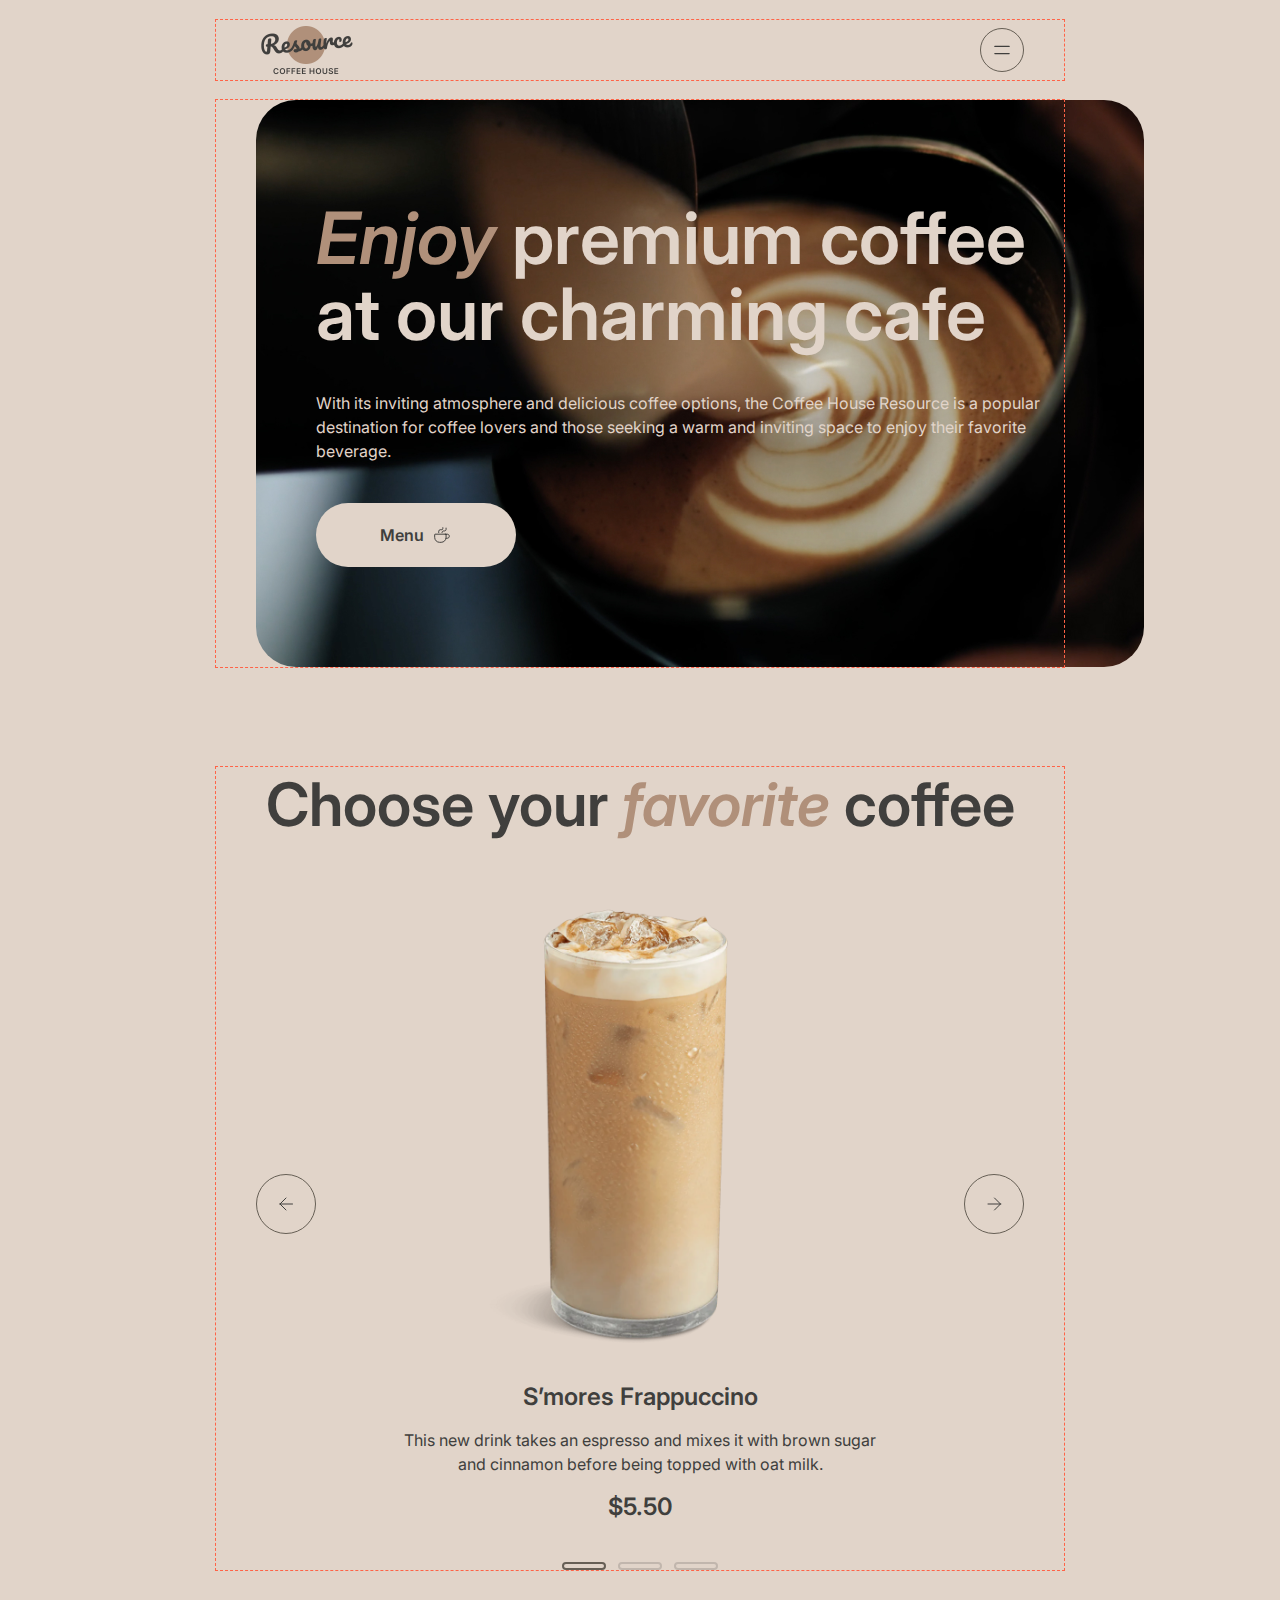
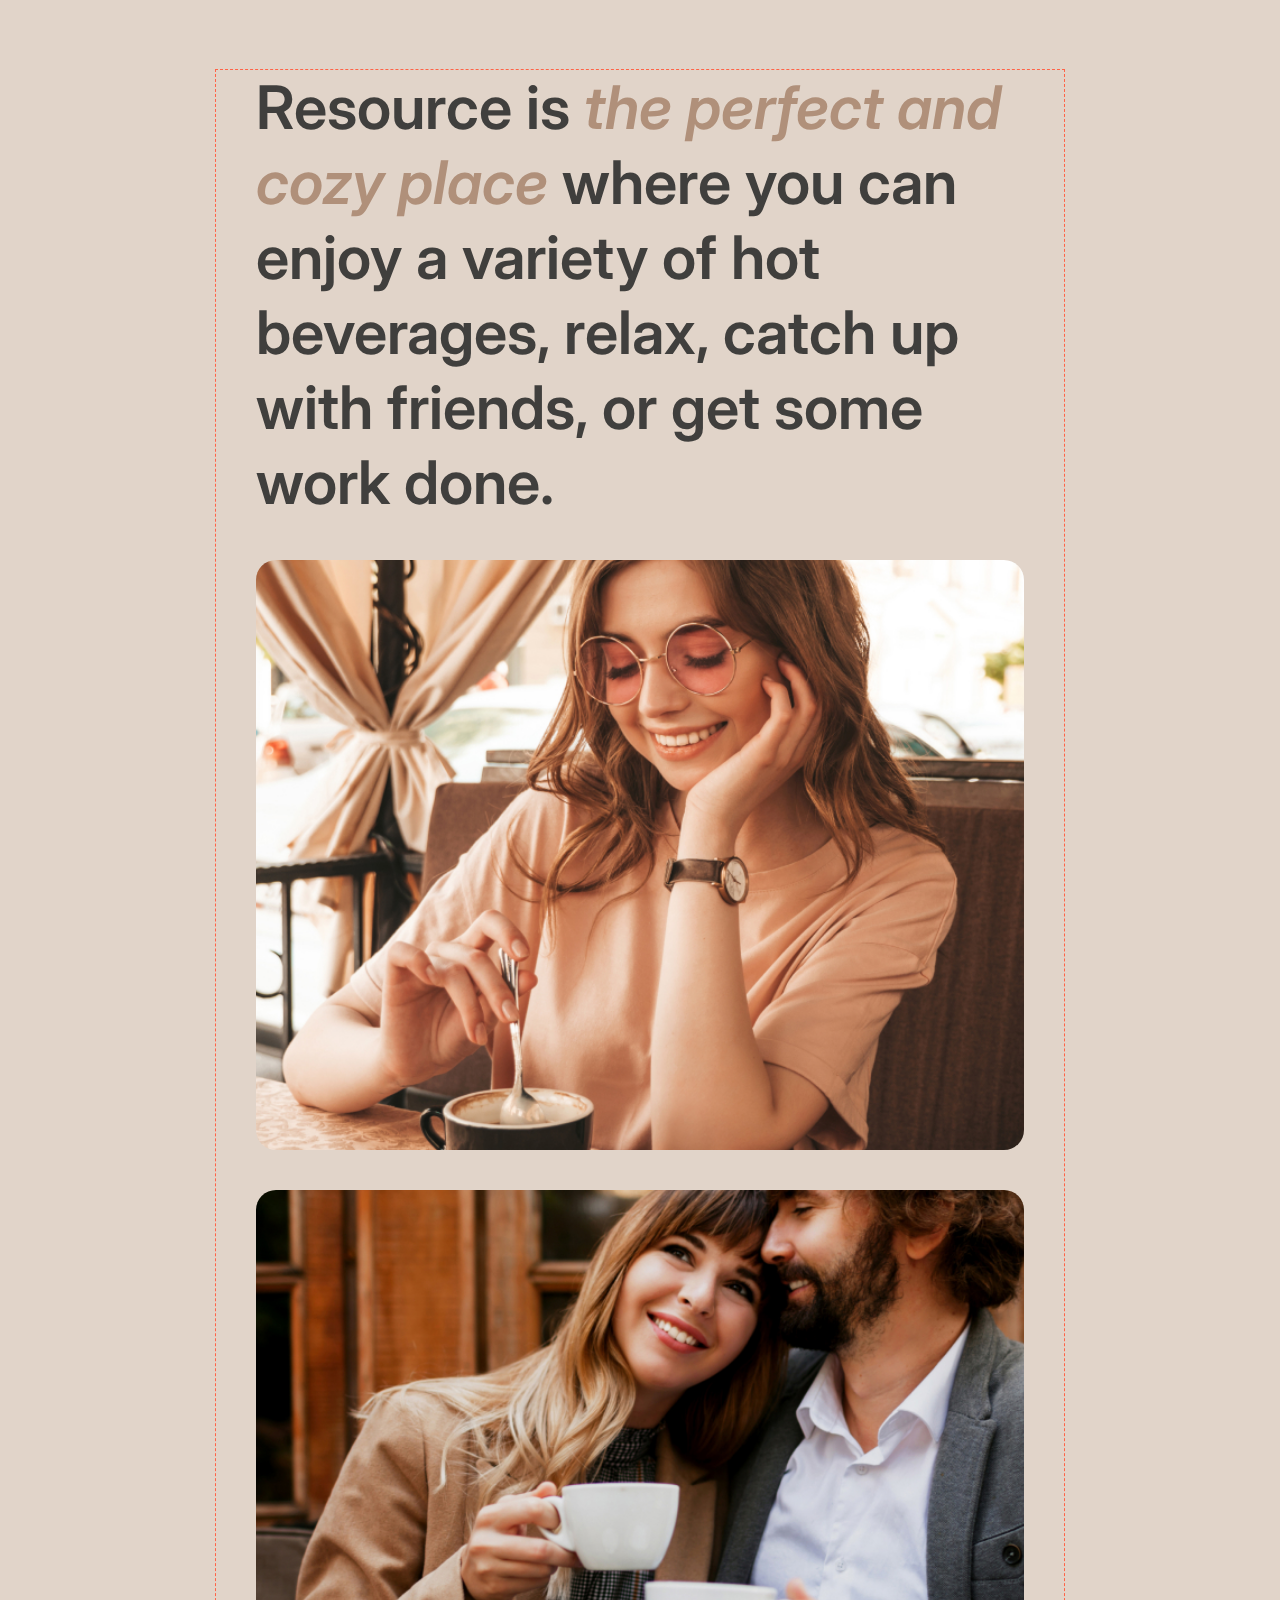
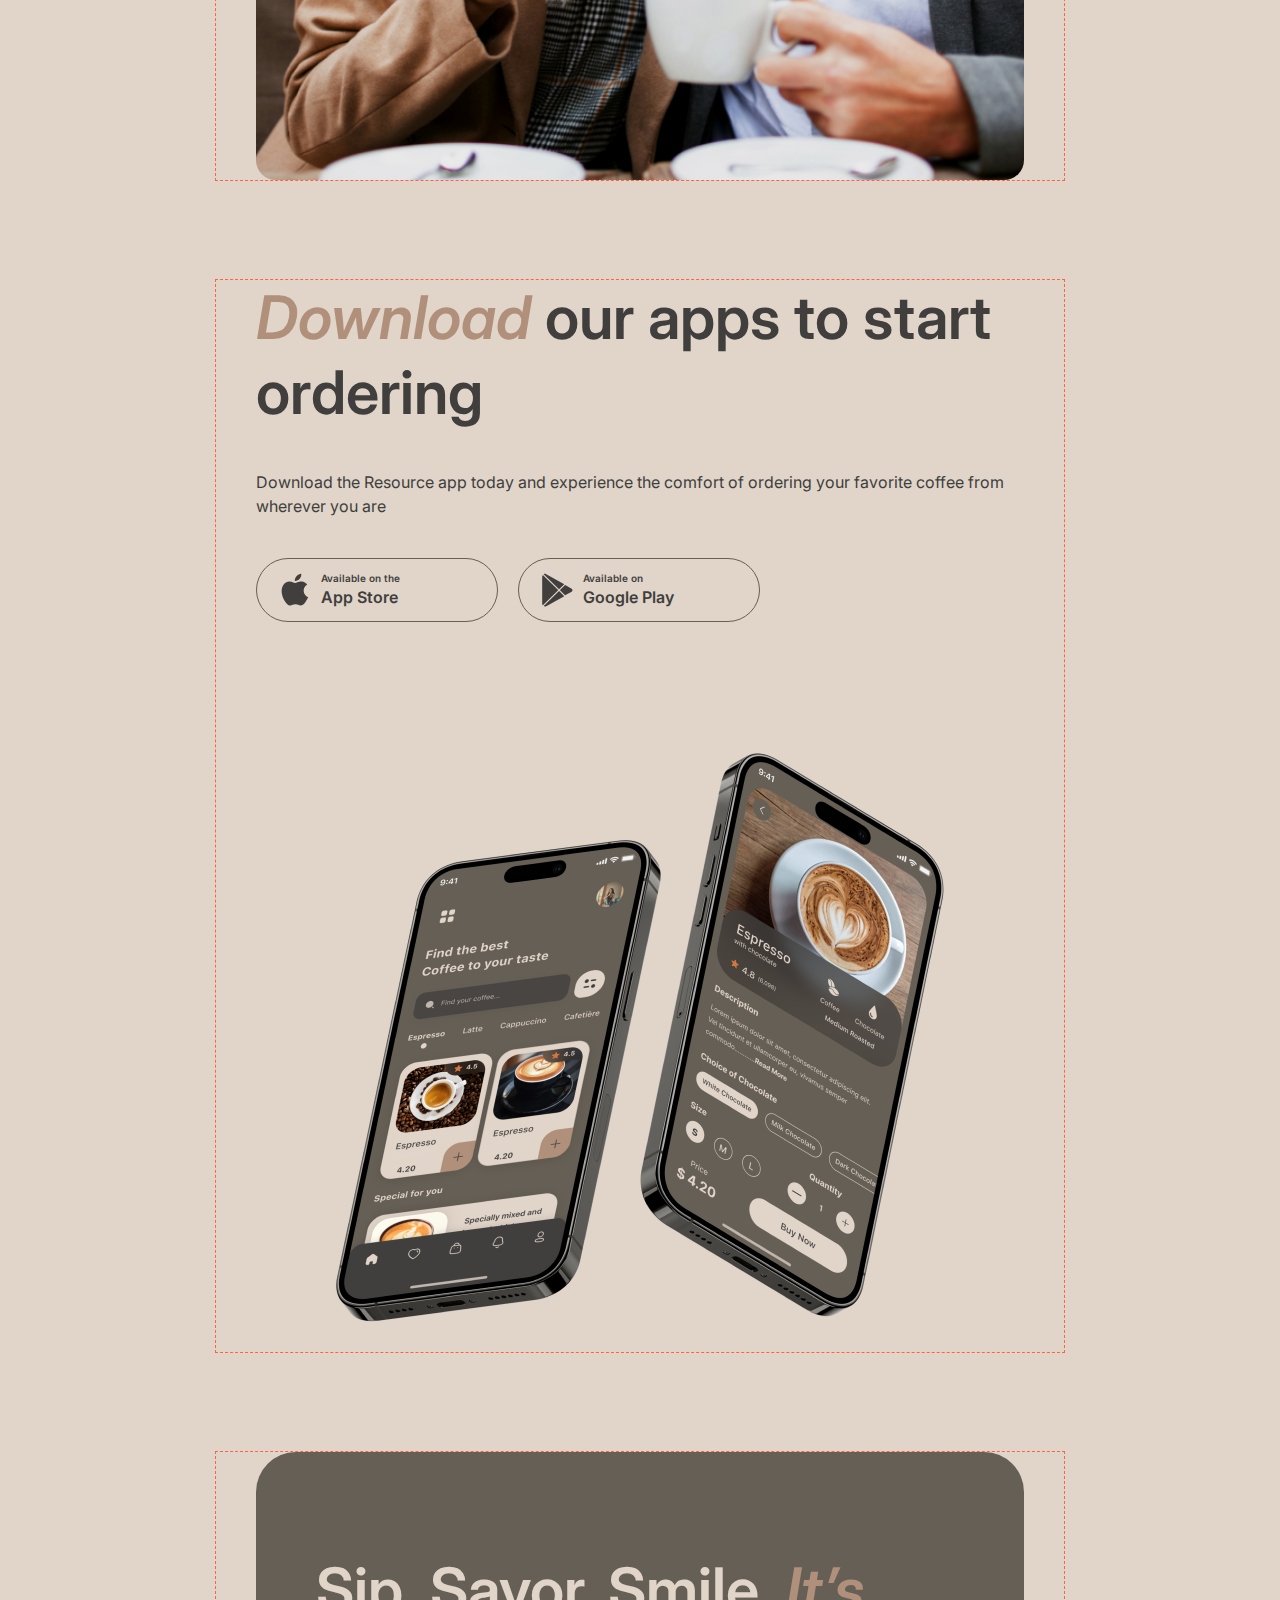
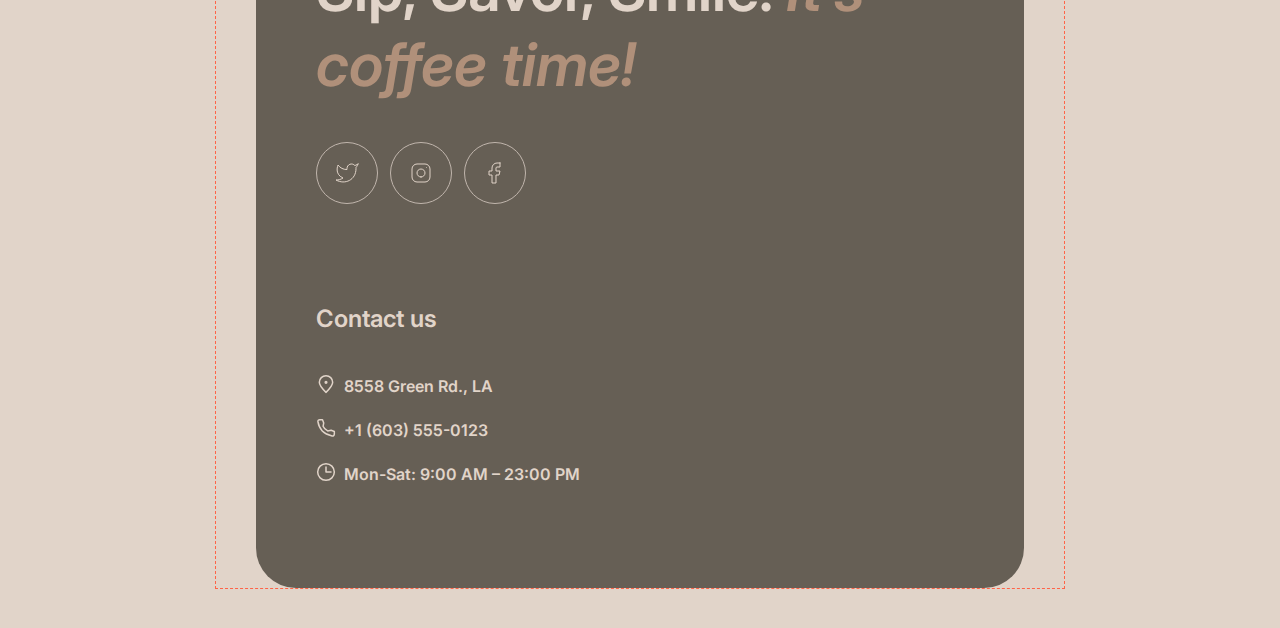
==== commit 6fcf4798: "feat: init Menu" ====
--- a/index.html
+++ b/index.html
@@ -20,23 +20,22 @@
 
 <body>
   <header>
-    <!-- <a href="#">Logo</a> -->
     <div class="container">
       <div class="header__wrap">
         <img src="./images/logo_x2.png" alt="Logo" width="100">
         <nav class="header__nav">
           <ul class="nav-list">
             <li class="nav-list__item">
-              <a class="nav__link" href="#">Favorite coffee</a>
-            </li>
-            <li class="nav-list__item">
-              <a class="nav__link" href="#">About</a>
-            </li>
-            <li class="nav-list__item">
-              <a class="nav__link" href="#">Mobile app</a>
-            </li>
-            <li class="nav-list__item">
-              <a class="nav__link" href="#">Contact us</a>
+              <a class="nav__link" href="#favorite-coffee">Favorite coffee</a>
+            </li>
+            <li class="nav-list__item">
+              <a class="nav__link" href="#about">About</a>
+            </li>
+            <li class="nav-list__item">
+              <a class="nav__link" href="#mobile-app">Mobile app</a>
+            </li>
+            <li class="nav-list__item">
+              <a class="nav__link" href="#contact-us">Contact us</a>
             </li>
           </ul>
           <a class="nav__link nav__outer-link" href="./menu.html">Menu
@@ -68,8 +67,8 @@
 
             <p class="hero__content">With its inviting atmosphere and delicious
               coffee options, the Coffee House Resource is a popular destination
-              for
-              coffee lovers and those seeking a warm and inviting space to enjoy
+              for coffee lovers and those seeking a warm and inviting space to
+              enjoy
               their favorite beverage.
             </p>
             <a class="hero__btn" href="./menu.html">
@@ -84,7 +83,7 @@
     </section>
 
     <!-- favorite coffee -->
-    <section class="favorite-coffee">
+    <section class="favorite-coffee" id="favorite-coffee">
       <div class="container">
 
         <h2 class="favorite-coffee__heading">Choose your <span
@@ -125,7 +124,7 @@
     </section>
 
     <!-- about -->
-    <section class="about">
+    <section class="about" id="about">
       <div class="container">
         <h2 class="visually-hidden">About</h2>
         <p class="about__heading">Resource is
@@ -155,7 +154,7 @@
     </section>
 
     <!-- mobile app -->
-    <section class="mobile-app">
+    <section class="mobile-app" id="mobile-app">
       <div class="container">
         <div class="mobile-app__wrapper">
           <div>
@@ -201,13 +200,12 @@
     </section>
 
     <!-- contacts -->
-    <footer>
+    <footer id="contact-us">
       <div class="container">
         <div class="footer__background">
           <div class="offer__wrap">
             <p class="footer__heading">Sip, Savor, Smile.
-              <span class="footer__heading--accent">It’s coffee
-                time!</span>
+              <span class="footer__heading--accent">It’s coffee time!</span>
             </p>
             <ul class="socials">
               <li class="socials__item">
--- a/css/main.min.css
+++ b/css/main.min.css
@@ -1 +1 @@
-.social-link,.slider__btn,.pagination,.hero__btn,.nav__outer-link,.nav-list,.header__wrap,.btn-burger{display:-webkit-box;display:-ms-flexbox;display:flex;-webkit-box-align:center;-ms-flex-align:center;align-items:center;-webkit-box-pack:center;-ms-flex-pack:center;justify-content:center}.visually-hidden{position:absolute;width:1px;height:1px;margin:-1px;border:0;padding:0;white-space:nowrap;-webkit-clip-path:inset(100%);clip-path:inset(100%);clip:rect(0 0 0 0);overflow:hidden;outline:0;outline-offset:0}.mobile-app__link,.hero__btn{gap:8px;border-radius:100px;background-color:#e1d4c9;color:inherit;font-weight:600}.footer__heading,.mobile-app__heading,.about__heading,.favorite-coffee__heading{font-size:32px;font-weight:600;line-height:1.25}@media screen and (min-width: 768px){.footer__heading,.mobile-app__heading,.about__heading,.favorite-coffee__heading{font-size:60px}}.footer__heading--accent,.mobile-app__heading--accent,.about__heading--accent,.favorite-coffee__heading--accent{font-style:italic;color:#b0907a}h1,h2,h3,h4,h5,h6,p{margin-top:0;margin-bottom:0}ul{list-style:none;margin-top:0;margin-bottom:0;padding-left:0}a{text-decoration:none}img{display:block}button{margin:0;padding:0;color:inherit}body{margin:0;font-family:"Inter",sans-serif;font-size:16px;letter-spacing:normal;color:#403f3d;font-style:normal;font-weight:400;line-height:1.5;background-color:#e1d4c9}section{margin-bottom:100px}.container{margin-inline:auto;padding-inline:16px}@media screen and (min-width: 380px){.container{max-width:380px}}@media screen and (min-width: 768px){.container{max-width:768px;padding-inline:40px}}@media screen and (min-width: 1440px){.container{max-width:1440px}}.btn-burger{width:44px;height:44px;border-radius:100px;border:1px solid #665f55;background-color:rgba(0,0,0,0);margin-left:auto}.btn-burger__icon{stroke:#403f3d}@media screen and (min-width: 1440px){.btn-burger{display:none}}header{padding-block:20px}.header__wrap{min-width:100%}.header__nav{display:none}@media screen and (min-width: 1440px){.header__nav{-webkit-transform:translateY(-2px);transform:translateY(-2px);display:-webkit-box;display:-ms-flexbox;display:flex;width:100%;font-size:16px;font-style:normal;font-weight:600;line-height:1.5}}.nav-list{-webkit-box-flex:1;-ms-flex-positive:1;flex-grow:1}.nav-list__item:not(:last-child){margin-right:40px}.nav__link{position:relative;padding-top:5px;padding-bottom:5px;color:inherit}.nav__link::after{content:"";position:absolute;bottom:0;left:0;display:block;width:100%;height:2px;-webkit-transform:scaleX(0);transform:scaleX(0);background-color:#403f3d;opacity:0;-webkit-transition-property:opacity,none,none,-webkit-transform;transition-property:opacity,none,none,-webkit-transform;transition-property:transform,opacity,none,none;transition-property:transform,opacity,none,none,-webkit-transform;-webkit-transition-duration:300ms;transition-duration:300ms;-webkit-transition-timing-function:ease-in;transition-timing-function:ease-in;-webkit-transition-delay:0;transition-delay:0}.nav__link:hover:after,.nav__link:focus::after{-webkit-transform:scaleX(1);transform:scaleX(1);opacity:1}.nav__outer-link{gap:8px;padding-top:2px;padding-bottom:2px}.link__icon{fill:rgba(0,0,0,0);stroke:currentColor}.hero__background{width:100%;border-radius:40px;background-color:#fff;background-image:url("../../images/hero/img-hero.jpg");background-position:50% 50%;background-size:cover;padding:60px 16px}@media screen and (min-width: 768px){.hero__background{padding:100px 60px}}@media screen and (min-width: 1440px){.hero__background{padding:100px 100px}}@media screen and (min-width: 1440px){.hero__wrapper{width:530px}}.hero__heading{margin-bottom:40px;color:#e1d4c9;font-size:42px;font-weight:600;line-height:1.15}.hero__heading--accent{color:#b0907a;font-style:italic}@media screen and (min-width: 768px){.hero__heading{font-size:72px;line-height:1.05}}.hero__content{margin-bottom:40px;color:#e1d4c9}.hero__btn{max-width:200px;padding-top:20px;padding-bottom:20px}.hero__btn .btn-icon{fill:rgba(0,0,0,0);stroke:currentColor}@media screen and (min-width: 1440px){.hero__btn:hover,.hero__btn:focus{cursor:pointer}.hero__btn .btn-icon{opacity:0;-webkit-transition-property:opacity,none,none,none;transition-property:opacity,none,none,none;-webkit-transition-duration:300ms;transition-duration:300ms;-webkit-transition-timing-function:ease-in;transition-timing-function:ease-in;-webkit-transition-delay:0;transition-delay:0}.hero__btn:hover .btn-icon,.hero__btn:focus .btn-icon{opacity:1}.hero__btn .btn-text{-webkit-transform:translateX(15px);transform:translateX(15px);-webkit-transition-property:color,none,none,-webkit-transform;transition-property:color,none,none,-webkit-transform;transition-property:transform,color,none,none;transition-property:transform,color,none,none,-webkit-transform;-webkit-transition-duration:300ms;transition-duration:300ms;-webkit-transition-timing-function:ease-in;transition-timing-function:ease-in;-webkit-transition-delay:0;transition-delay:0}.hero__btn:hover .btn-text,.hero__btn:focus .btn-text{-webkit-transform:translateX(0);transform:translateX(0)}}.favorite-coffee__heading{margin-bottom:40px;width:100%;text-align:center}@media screen and (min-width: 1440px){.favorite-coffee__heading{text-shadow:0px 4px 4px rgba(0,0,0,.25)}}.card{margin-bottom:40px;margin-inline:auto;max-width:348px;text-align:center}@media screen and (min-width: 768px){.card{max-width:480px}}.card__img{margin-bottom:20px;width:100%;-o-object-fit:contain;object-fit:contain}.card__name{margin-bottom:16px;color:#403f3d;font-size:24px;font-weight:600;line-height:1.25}.card__description{margin-bottom:16px}.card__price{color:#403f3d;font-size:24px;font-weight:600;line-height:1.25}.pagination{gap:12px}.pagination__dot{height:4px;width:40px;border:2px solid #c1b6ad;border-radius:100px}.pagination__dot--current{border-color:#665f55}.slider{position:relative}.slider__btn{position:absolute;width:60px;height:60px;stroke:#403f3d;border-radius:100px;border:1px solid #665f55;background-color:#e1d4c9;-webkit-transition-property:background-color,stroke,none,none;transition-property:background-color,stroke,none,none;-webkit-transition-duration:300ms;transition-duration:300ms;-webkit-transition-timing-function:ease-in;transition-timing-function:ease-in;-webkit-transition-delay:0;transition-delay:0}@media screen and (max-width: calc(768px - 1px)){.slider__btn{display:none}}.slider__btn.btn--prev{left:0;top:calc(50% - 52px)}@media screen and (min-width: 1440px){.slider__btn.btn--prev{left:4px}}.slider__btn.btn--next{right:0;top:calc(50% - 52px)}@media screen and (min-width: 1440px){.slider__btn.btn--next{right:4px}}@media screen and (min-width: 1440px){.slider__btn{cursor:pointer}.slider__btn:hover,.slider__btn:focus{stroke:#e1d4c9;background-color:#665f55}}.about__heading{margin-bottom:40px;width:100%}@media screen and (min-width: 1440px){.gallery{display:-webkit-box;display:-ms-flexbox;display:flex;-webkit-box-orient:vertical;-webkit-box-direction:normal;-ms-flex-direction:column;flex-direction:column;max-height:1060px;-ms-flex-wrap:wrap;flex-wrap:wrap;gap:40px}}.gallery__item{margin-bottom:40px;height:590px;width:100%;border-radius:20px;overflow:hidden}@media screen and (max-width: calc(1440px - 1px)){.gallery__item:nth-child(2),.gallery__item:nth-child(3){display:none}}@media screen and (min-width: 1440px){.gallery__item{width:660px;margin-bottom:0px}.gallery__item:nth-child(2),.gallery__item:nth-child(3){height:430px}}.gallery__img{width:100%;height:100%;-o-object-fit:cover;object-fit:cover;-o-object-position:center;object-position:center;-webkit-transform:scale(1.23);transform:scale(1.23);-webkit-transition-property:none,none,none,-webkit-transform;transition-property:none,none,none,-webkit-transform;transition-property:transform,none,none,none;transition-property:transform,none,none,none,-webkit-transform;-webkit-transition-duration:300ms;transition-duration:300ms;-webkit-transition-timing-function:ease-in;transition-timing-function:ease-in;-webkit-transition-delay:0;transition-delay:0}@media screen and (min-width: 768px){.gallery__img{-webkit-transform:scale(1.06);transform:scale(1.06)}}@media screen and (min-width: 1440px){.gallery__img{-webkit-transform:scale(1.1);transform:scale(1.1)}}.gallery__item:hover .gallery__img{-webkit-transform:scale(1);transform:scale(1)}@media screen and (min-width: 1440px){.mobile-app__wrapper{display:-webkit-box;display:-ms-flexbox;display:flex;gap:100px;-webkit-box-align:center;-ms-flex-align:center;align-items:center}}.mobile-app__heading{margin-bottom:40px;width:100%}.mobile-app__text{margin-bottom:40px}.mobile-app__list{margin-bottom:40px}@media screen and (min-width: 768px){.mobile-app__list{margin-bottom:100px}}@media screen and (min-width: 1440px){.mobile-app__list{margin-bottom:0px}}@media screen and (max-width: calc(768px - 1px)){.mobile-app__list-item:not(:last-child){margin-bottom:20px}}@media screen and (min-width: 768px){.mobile-app__list-item{display:inline-block}.mobile-app__list-item:not(:last-child){margin-right:16px}}.mobile-app__link{display:-webkit-box;display:-ms-flexbox;display:flex;-webkit-box-align:center;-ms-flex-align:center;align-items:center;width:200px;padding:12px 20px;border:1px solid #665f55;-webkit-transition-property:background-color,color,none,none;transition-property:background-color,color,none,none;-webkit-transition-duration:300ms;transition-duration:300ms;-webkit-transition-timing-function:ease-in;transition-timing-function:ease-in;-webkit-transition-delay:0;transition-delay:0}@media screen and (min-width: 1440px){.mobile-app__link:hover,.mobile-app__link:focus{background-color:#665f55;color:#e1d4c9}}.mobile-app__link .btn__text-wrap{display:-webkit-box;display:-ms-flexbox;display:flex;-webkit-box-orient:vertical;-webkit-box-direction:normal;-ms-flex-direction:column;flex-direction:column}.mobile-app__link .btn__first-string{color:inherit;font-size:10px;font-weight:600;line-height:1.4}.mobile-app__link .btn__second-string{color:inherit;font-size:16px;font-weight:600;line-height:1.5}.btn__icon{fill:currentColor}.mobile-app__img{width:100%}@media screen and (min-width: 768px){.mobile-app__img{margin-inline:auto;width:630px}}footer{margin-bottom:40px;color:#e1d4c9}.footer__background{padding:60px 16px;border-radius:40px;background-color:#665f55}@media screen and (min-width: 768px){.footer__background{padding:100px 60px}}@media screen and (min-width: 1440px){.footer__background{display:-webkit-box;display:-ms-flexbox;display:flex;gap:100px;-webkit-box-align:center;-ms-flex-align:center;align-items:center;padding:100px}}@media screen and (min-width: 1440px){.offer__wrap{-ms-flex-preferred-size:530px;flex-basis:530px}}.footer__heading{margin-bottom:40px}.socials{margin-bottom:40px;display:-webkit-box;display:-ms-flexbox;display:flex;gap:12px}@media screen and (min-width: 768px){.socials{margin-bottom:100px}}@media screen and (min-width: 1440px){.socials{margin-bottom:0px}}.social-link{width:60px;height:60px;color:inherit;border-radius:100px;border:1px solid #c1b6ad;background-color:rgba(0,0,0,0);-webkit-transition-property:background-color,color,none,none;transition-property:background-color,color,none,none;-webkit-transition-duration:300ms;transition-duration:300ms;-webkit-transition-timing-function:ease-in;transition-timing-function:ease-in;-webkit-transition-delay:0;transition-delay:0}.social-link__icon{stroke:currentColor}@media screen and (min-width: 1440px){.social-link:hover,.social-link:focus{background-color:#e1d4c9;color:#403f3d}}.contacts__title{margin-bottom:40px;display:block;color:inherit;font-size:24px;font-weight:600;line-height:1.25}.contacts__item:not(:last-child){margin-bottom:16px}.contacts__link{position:relative;display:-webkit-inline-box;display:-ms-inline-flexbox;display:inline-flex;gap:8px;padding-bottom:4px;color:inherit;font-size:16px;font-weight:600;line-height:1.5}.contacts__link::after{content:"";position:absolute;bottom:0;left:0;display:block;width:100%;height:2px;-webkit-transform:scaleX(0);transform:scaleX(0);background-color:#e1d4c9;opacity:0;-webkit-transition-property:opacity,none,none,-webkit-transform;transition-property:opacity,none,none,-webkit-transform;transition-property:transform,opacity,none,none;transition-property:transform,opacity,none,none,-webkit-transform;-webkit-transition-duration:300ms;transition-duration:300ms;-webkit-transition-timing-function:ease-in;transition-timing-function:ease-in;-webkit-transition-delay:0;transition-delay:0}@media screen and (min-width: 1440px){.contacts__link:hover:after,.contacts__link:focus::after{-webkit-transform:scaleX(1);transform:scaleX(1);opacity:1}}.contacts__icon{stroke:currentColor}.contacts__schedule{display:-webkit-inline-box;display:-ms-inline-flexbox;display:inline-flex;gap:8px;color:inherit;font-size:16px;font-weight:600;line-height:1.5}/*# sourceMappingURL=main.min.css.map */+.social-link,.slider__btn,.pagination,.hero__btn,.nav__outer-link,.nav-list,.header__wrap,.btn-burger{display:-webkit-box;display:-ms-flexbox;display:flex;-webkit-box-align:center;-ms-flex-align:center;align-items:center;-webkit-box-pack:center;-ms-flex-pack:center;justify-content:center}.visually-hidden{position:absolute;width:1px;height:1px;margin:-1px;border:0;padding:0;white-space:nowrap;-webkit-clip-path:inset(100%);clip-path:inset(100%);clip:rect(0 0 0 0);overflow:hidden;outline:0;outline-offset:0}.mobile-app__link,.hero__btn{gap:8px;border-radius:100px;background-color:#e1d4c9;color:inherit;font-weight:600}.menu__heading,.footer__heading,.mobile-app__heading,.about__heading,.favorite-coffee__heading{font-size:32px;font-weight:600;line-height:1.25}@media screen and (min-width: 768px){.menu__heading,.footer__heading,.mobile-app__heading,.about__heading,.favorite-coffee__heading{font-size:60px}}.menu__heading--accent,.footer__heading--accent,.mobile-app__heading--accent,.about__heading--accent,.favorite-coffee__heading--accent{font-style:italic;color:#b0907a}h1,h2,h3,h4,h5,h6,p{margin-top:0;margin-bottom:0}ul{list-style:none;margin-top:0;margin-bottom:0;padding-left:0}a{text-decoration:none}img{display:block}button{margin:0;padding:0;color:inherit}body{margin:0;font-family:"Inter",sans-serif;font-size:16px;letter-spacing:normal;color:#403f3d;font-style:normal;font-weight:400;line-height:1.5;background-color:#e1d4c9}section{margin-bottom:100px}html{scroll-behavior:smooth}.container{outline:1px dashed tomato;margin-inline:auto;padding-inline:16px}@media screen and (min-width: 380px){.container{max-width:380px}}@media screen and (min-width: 768px){.container{max-width:768px;padding-inline:40px}}@media screen and (min-width: 1440px){.container{max-width:1440px}}.btn-burger{width:44px;height:44px;border-radius:100px;border:1px solid #665f55;background-color:rgba(0,0,0,0);margin-left:auto}.btn-burger__icon{stroke:#403f3d}@media screen and (min-width: 1440px){.btn-burger{display:none}}header{padding-block:20px}.header__wrap{min-width:100%}.header__nav{display:none}@media screen and (min-width: 1440px){.header__nav{-webkit-transform:translateY(-2px);transform:translateY(-2px);display:-webkit-box;display:-ms-flexbox;display:flex;width:100%;font-size:16px;font-style:normal;font-weight:600;line-height:1.5}}.nav-list{-webkit-box-flex:1;-ms-flex-positive:1;flex-grow:1}.nav-list__item:not(:last-child){margin-right:40px}.nav__link{position:relative;padding-top:5px;padding-bottom:5px;color:inherit}.nav__link::after{content:"";position:absolute;bottom:0;left:0;display:block;width:100%;height:2px;-webkit-transform:scaleX(0);transform:scaleX(0);background-color:#403f3d;opacity:0;-webkit-transition-property:opacity,none,none,-webkit-transform;transition-property:opacity,none,none,-webkit-transform;transition-property:transform,opacity,none,none;transition-property:transform,opacity,none,none,-webkit-transform;-webkit-transition-duration:300ms;transition-duration:300ms;-webkit-transition-timing-function:ease-in;transition-timing-function:ease-in;-webkit-transition-delay:0;transition-delay:0}.nav__link:hover:after,.nav__link:focus::after{-webkit-transform:scaleX(1);transform:scaleX(1);opacity:1}.nav__outer-link{gap:8px;padding-top:2px;padding-bottom:2px}.link__icon{fill:rgba(0,0,0,0);stroke:currentColor}.hero__background{width:100%;border-radius:40px;background-color:#fff;background-image:url("../../images/hero/img-hero.jpg");background-position:50% 50%;background-size:cover;padding:60px 16px}@media screen and (min-width: 768px){.hero__background{padding:100px 60px}}@media screen and (min-width: 1440px){.hero__background{padding:100px 100px}}@media screen and (min-width: 1440px){.hero__wrapper{width:530px}}.hero__heading{margin-bottom:40px;color:#e1d4c9;font-size:42px;font-weight:600;line-height:1.15}.hero__heading--accent{color:#b0907a;font-style:italic}@media screen and (min-width: 768px){.hero__heading{font-size:72px;line-height:1.05}}.hero__content{margin-bottom:40px;color:#e1d4c9}.hero__btn{max-width:200px;padding-top:20px;padding-bottom:20px}.hero__btn .btn-icon{fill:rgba(0,0,0,0);stroke:currentColor}@media screen and (min-width: 1440px){.hero__btn:hover,.hero__btn:focus{cursor:pointer}.hero__btn .btn-icon{opacity:0;-webkit-transition-property:opacity,none,none,none;transition-property:opacity,none,none,none;-webkit-transition-duration:300ms;transition-duration:300ms;-webkit-transition-timing-function:ease-in;transition-timing-function:ease-in;-webkit-transition-delay:0;transition-delay:0}.hero__btn:hover .btn-icon,.hero__btn:focus .btn-icon{opacity:1}.hero__btn .btn-text{-webkit-transform:translateX(15px);transform:translateX(15px);-webkit-transition-property:color,none,none,-webkit-transform;transition-property:color,none,none,-webkit-transform;transition-property:transform,color,none,none;transition-property:transform,color,none,none,-webkit-transform;-webkit-transition-duration:300ms;transition-duration:300ms;-webkit-transition-timing-function:ease-in;transition-timing-function:ease-in;-webkit-transition-delay:0;transition-delay:0}.hero__btn:hover .btn-text,.hero__btn:focus .btn-text{-webkit-transform:translateX(0);transform:translateX(0)}}.favorite-coffee__heading{margin-bottom:40px;width:100%;text-align:center}@media screen and (min-width: 1440px){.favorite-coffee__heading{text-shadow:0px 4px 4px rgba(0,0,0,.25)}}.card{margin-bottom:40px;margin-inline:auto;max-width:348px;text-align:center}@media screen and (min-width: 768px){.card{max-width:480px}}.card__img{margin-bottom:20px;width:100%;-o-object-fit:contain;object-fit:contain}.card__name{margin-bottom:16px;color:#403f3d;font-size:24px;font-weight:600;line-height:1.25}.card__description{margin-bottom:16px}.card__price{color:#403f3d;font-size:24px;font-weight:600;line-height:1.25}.pagination{gap:12px}.pagination__dot{height:4px;width:40px;border:2px solid #c1b6ad;border-radius:100px}.pagination__dot--current{border-color:#665f55}.slider{position:relative}.slider__btn{position:absolute;width:60px;height:60px;stroke:#403f3d;border-radius:100px;border:1px solid #665f55;background-color:#e1d4c9;-webkit-transition-property:background-color,stroke,none,none;transition-property:background-color,stroke,none,none;-webkit-transition-duration:300ms;transition-duration:300ms;-webkit-transition-timing-function:ease-in;transition-timing-function:ease-in;-webkit-transition-delay:0;transition-delay:0}@media screen and (max-width: calc(768px - 1px)){.slider__btn{display:none}}.slider__btn.btn--prev{left:0;top:calc(50% - 52px)}@media screen and (min-width: 1440px){.slider__btn.btn--prev{left:4px}}.slider__btn.btn--next{right:0;top:calc(50% - 52px)}@media screen and (min-width: 1440px){.slider__btn.btn--next{right:4px}}@media screen and (min-width: 1440px){.slider__btn{cursor:pointer}.slider__btn:hover,.slider__btn:focus{stroke:#e1d4c9;background-color:#665f55}}.about__heading{margin-bottom:40px;width:100%}@media screen and (min-width: 1440px){.gallery{display:-webkit-box;display:-ms-flexbox;display:flex;-webkit-box-orient:vertical;-webkit-box-direction:normal;-ms-flex-direction:column;flex-direction:column;max-height:1060px;-ms-flex-wrap:wrap;flex-wrap:wrap;gap:40px}}.gallery__item{margin-bottom:40px;height:590px;width:100%;border-radius:20px;overflow:hidden}@media screen and (max-width: calc(1440px - 1px)){.gallery__item:nth-child(2),.gallery__item:nth-child(3){display:none}}@media screen and (min-width: 1440px){.gallery__item{width:660px;margin-bottom:0px}.gallery__item:nth-child(2),.gallery__item:nth-child(3){height:430px}}.gallery__img{width:100%;height:100%;-o-object-fit:cover;object-fit:cover;-o-object-position:center;object-position:center;-webkit-transform:scale(1.23);transform:scale(1.23);-webkit-transition-property:none,none,none,-webkit-transform;transition-property:none,none,none,-webkit-transform;transition-property:transform,none,none,none;transition-property:transform,none,none,none,-webkit-transform;-webkit-transition-duration:300ms;transition-duration:300ms;-webkit-transition-timing-function:ease-in;transition-timing-function:ease-in;-webkit-transition-delay:0;transition-delay:0}@media screen and (min-width: 768px){.gallery__img{-webkit-transform:scale(1.06);transform:scale(1.06)}}@media screen and (min-width: 1440px){.gallery__img{-webkit-transform:scale(1.1);transform:scale(1.1)}}.gallery__item:hover .gallery__img{-webkit-transform:scale(1);transform:scale(1)}@media screen and (min-width: 1440px){.mobile-app__wrapper{display:-webkit-box;display:-ms-flexbox;display:flex;gap:100px;-webkit-box-align:center;-ms-flex-align:center;align-items:center}}.mobile-app__heading{margin-bottom:40px;width:100%}.mobile-app__text{margin-bottom:40px}.mobile-app__list{margin-bottom:40px}@media screen and (min-width: 768px){.mobile-app__list{margin-bottom:100px}}@media screen and (min-width: 1440px){.mobile-app__list{margin-bottom:0px}}@media screen and (max-width: calc(768px - 1px)){.mobile-app__list-item:not(:last-child){margin-bottom:20px}}@media screen and (min-width: 768px){.mobile-app__list-item{display:inline-block}.mobile-app__list-item:not(:last-child){margin-right:16px}}.mobile-app__link{display:-webkit-box;display:-ms-flexbox;display:flex;-webkit-box-align:center;-ms-flex-align:center;align-items:center;width:200px;padding:12px 20px;border:1px solid #665f55;-webkit-transition-property:background-color,color,none,none;transition-property:background-color,color,none,none;-webkit-transition-duration:300ms;transition-duration:300ms;-webkit-transition-timing-function:ease-in;transition-timing-function:ease-in;-webkit-transition-delay:0;transition-delay:0}@media screen and (min-width: 1440px){.mobile-app__link:hover,.mobile-app__link:focus{background-color:#665f55;color:#e1d4c9}}.mobile-app__link .btn__text-wrap{display:-webkit-box;display:-ms-flexbox;display:flex;-webkit-box-orient:vertical;-webkit-box-direction:normal;-ms-flex-direction:column;flex-direction:column}.mobile-app__link .btn__first-string{color:inherit;font-size:10px;font-weight:600;line-height:1.4}.mobile-app__link .btn__second-string{color:inherit;font-size:16px;font-weight:600;line-height:1.5}.btn__icon{fill:currentColor}.mobile-app__img{width:100%}@media screen and (min-width: 768px){.mobile-app__img{margin-inline:auto;width:630px}}footer{margin-bottom:40px;color:#e1d4c9}.footer__background{padding:60px 16px;border-radius:40px;background-color:#665f55}@media screen and (min-width: 768px){.footer__background{padding:100px 60px}}@media screen and (min-width: 1440px){.footer__background{display:-webkit-box;display:-ms-flexbox;display:flex;gap:100px;-webkit-box-align:center;-ms-flex-align:center;align-items:center;padding:100px}}@media screen and (min-width: 1440px){.offer__wrap{-ms-flex-preferred-size:530px;flex-basis:530px}}.footer__heading{margin-bottom:40px}.socials{margin-bottom:40px;display:-webkit-box;display:-ms-flexbox;display:flex;gap:12px}@media screen and (min-width: 768px){.socials{margin-bottom:100px}}@media screen and (min-width: 1440px){.socials{margin-bottom:0px}}.social-link{width:60px;height:60px;color:inherit;border-radius:100px;border:1px solid #c1b6ad;background-color:rgba(0,0,0,0);-webkit-transition-property:background-color,color,none,none;transition-property:background-color,color,none,none;-webkit-transition-duration:300ms;transition-duration:300ms;-webkit-transition-timing-function:ease-in;transition-timing-function:ease-in;-webkit-transition-delay:0;transition-delay:0}.social-link__icon{stroke:currentColor}@media screen and (min-width: 1440px){.social-link:hover,.social-link:focus{background-color:#e1d4c9;color:#403f3d}}.contacts__title{margin-bottom:40px;display:block;color:inherit;font-size:24px;font-weight:600;line-height:1.25}.contacts__item:not(:last-child){margin-bottom:16px}.contacts__link{position:relative;display:-webkit-inline-box;display:-ms-inline-flexbox;display:inline-flex;gap:8px;padding-bottom:4px;color:inherit;font-size:16px;font-weight:600;line-height:1.5}.contacts__link::after{content:"";position:absolute;bottom:0;left:0;display:block;width:100%;height:2px;-webkit-transform:scaleX(0);transform:scaleX(0);background-color:#e1d4c9;opacity:0;-webkit-transition-property:opacity,none,none,-webkit-transform;transition-property:opacity,none,none,-webkit-transform;transition-property:transform,opacity,none,none;transition-property:transform,opacity,none,none,-webkit-transform;-webkit-transition-duration:300ms;transition-duration:300ms;-webkit-transition-timing-function:ease-in;transition-timing-function:ease-in;-webkit-transition-delay:0;transition-delay:0}@media screen and (min-width: 1440px){.contacts__link:hover:after,.contacts__link:focus::after{-webkit-transform:scaleX(1);transform:scaleX(1);opacity:1}}.contacts__icon{stroke:currentColor}.contacts__schedule{display:-webkit-inline-box;display:-ms-inline-flexbox;display:inline-flex;gap:8px;color:inherit;font-size:16px;font-weight:600;line-height:1.5}.menu__heading{margin-bottom:40px;text-align:center}.product{margin-inline:auto;width:300px;border-radius:40px;outline:2px dotted #ff0}.product__img{border-radius:40px}/*# sourceMappingURL=main.min.css.map */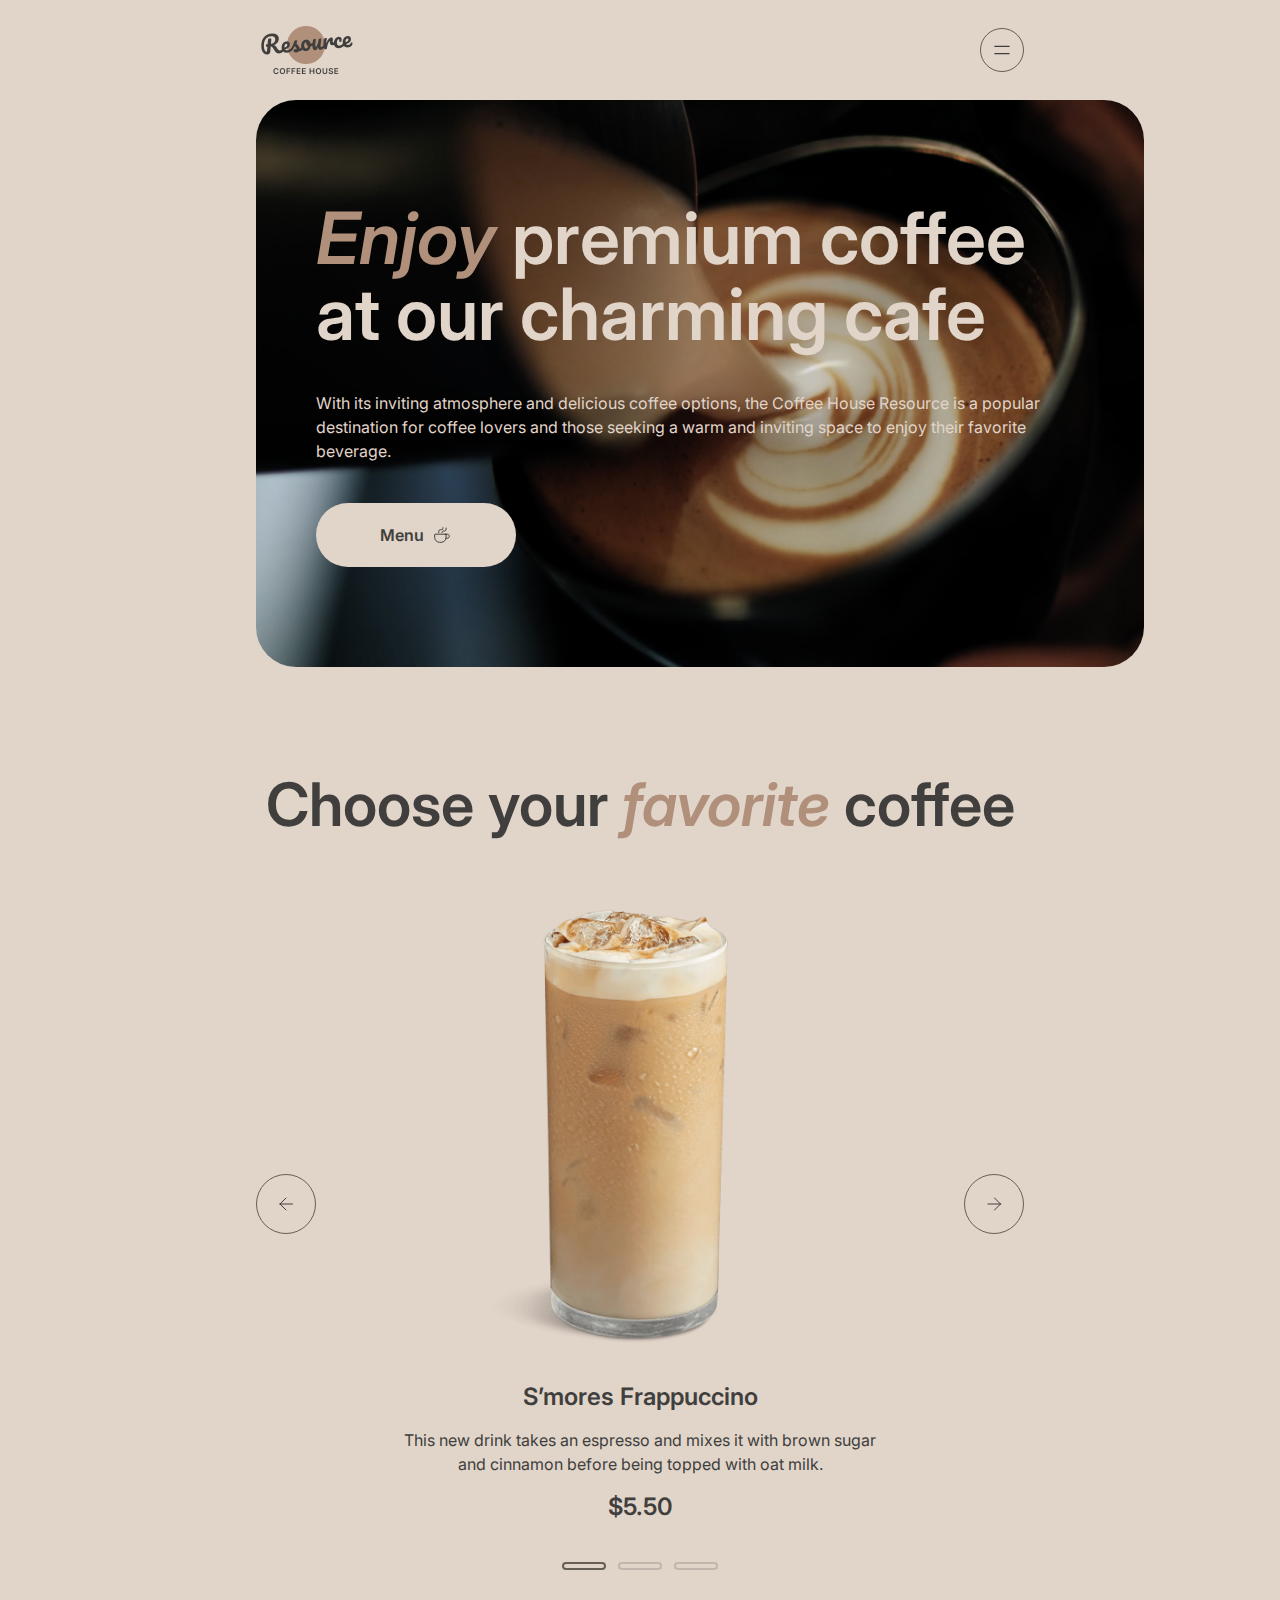
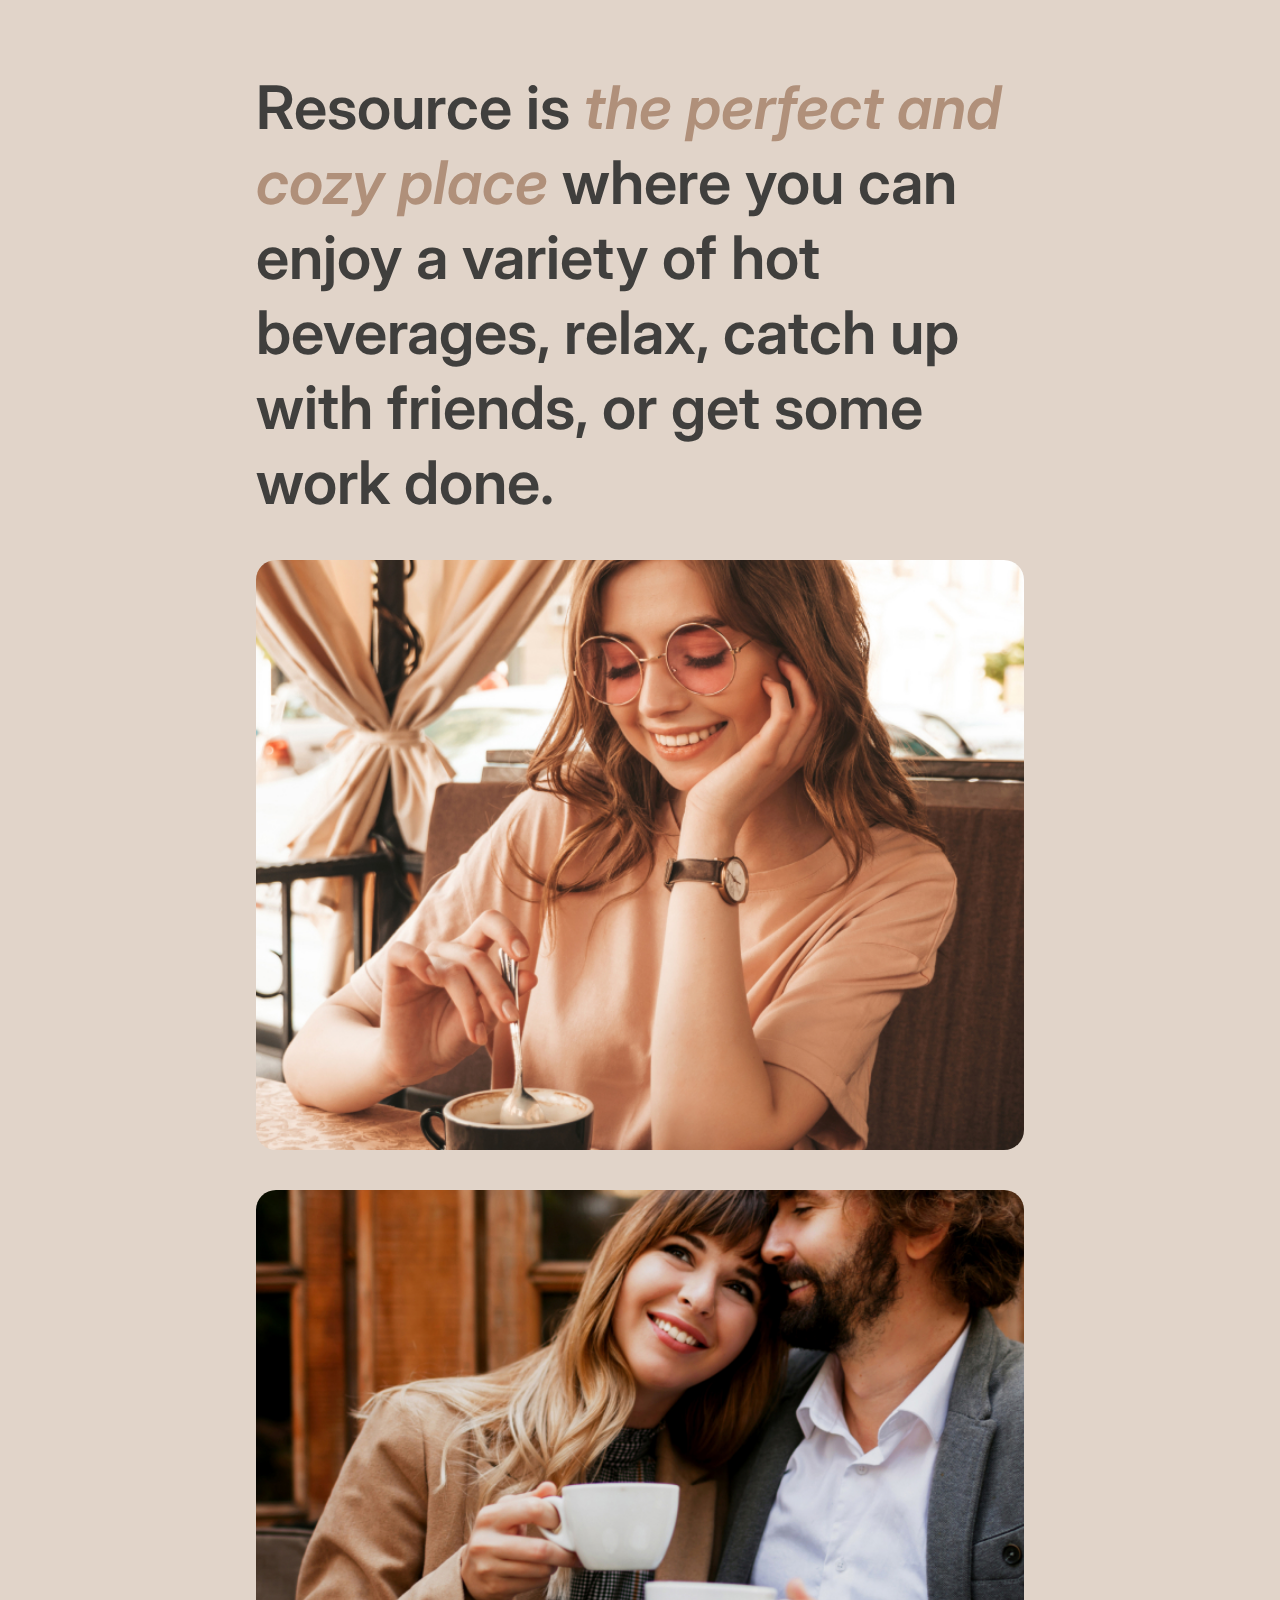
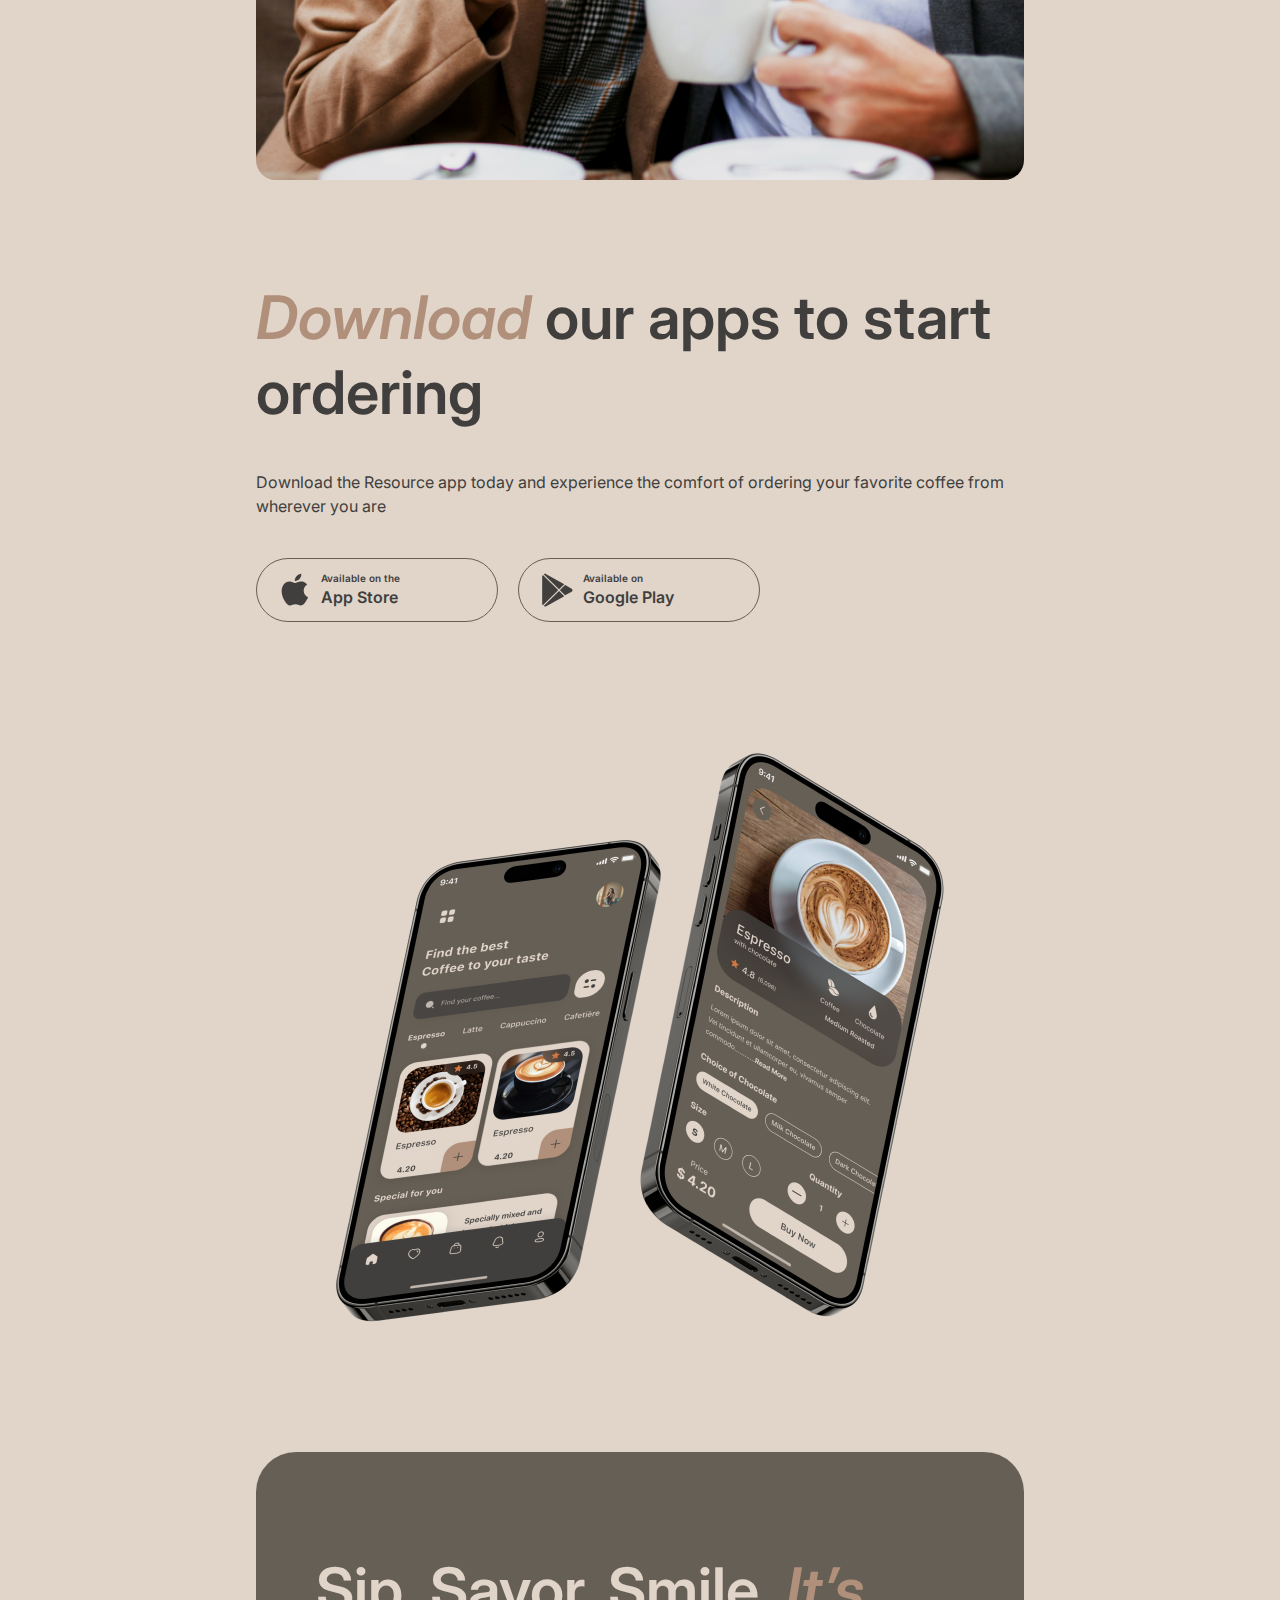
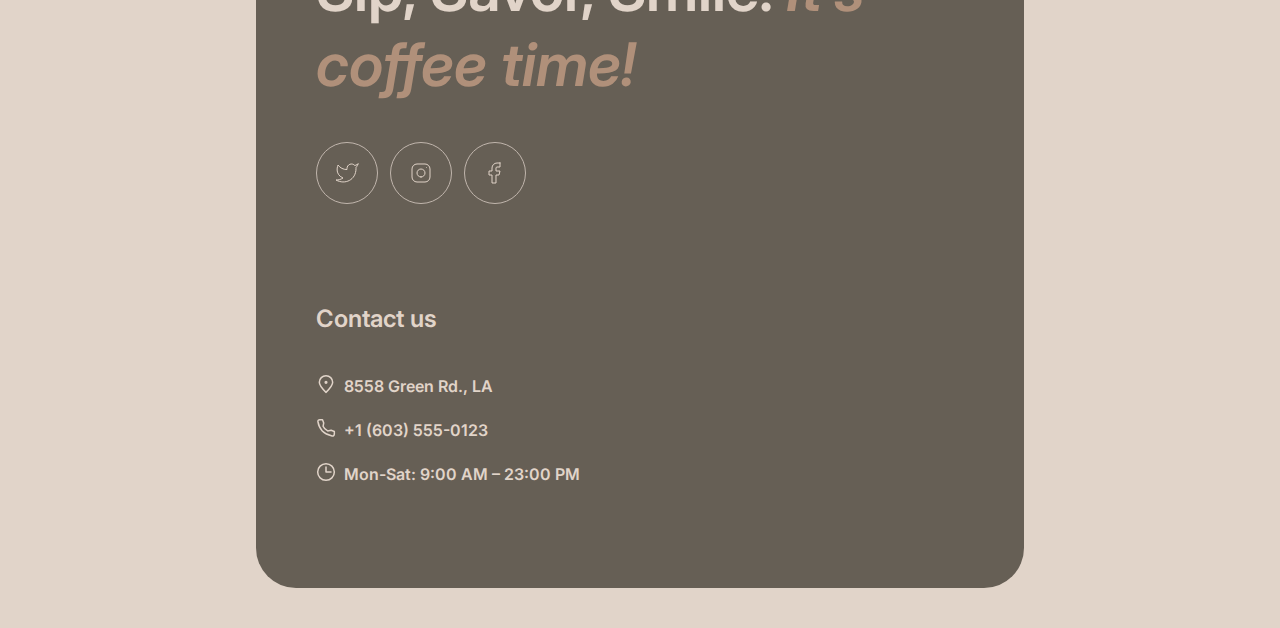
==== commit c7e7240b: "fix: some styles" ====
--- a/index.html
+++ b/index.html
@@ -14,7 +14,7 @@
   <link rel="stylesheet"
     href="https://cdnjs.cloudflare.com/ajax/libs/modern-normalize/2.0.0/modern-normalize.css"
     integrity="sha512-gA2Bvu0/hw4oj0Lp8ZHjK+o3S4BE5m8d/wNVy6ktKLhHKPpWLQwv9ixzuWirWOakoJqlBdePq2NhoCaUOQ5npQ=="
-    crossorigin="anonymous" referrerpolicy="no-referrer" />
+    crossorigin="anonymous" referrerpolicy="no-referrer">
   <link rel="stylesheet" href="./css/main.min.css">
 </head>
 
--- a/css/main.min.css
+++ b/css/main.min.css
@@ -1 +1 @@
-.social-link,.slider__btn,.pagination,.hero__btn,.nav__outer-link,.nav-list,.header__wrap,.btn-burger{display:-webkit-box;display:-ms-flexbox;display:flex;-webkit-box-align:center;-ms-flex-align:center;align-items:center;-webkit-box-pack:center;-ms-flex-pack:center;justify-content:center}.visually-hidden{position:absolute;width:1px;height:1px;margin:-1px;border:0;padding:0;white-space:nowrap;-webkit-clip-path:inset(100%);clip-path:inset(100%);clip:rect(0 0 0 0);overflow:hidden;outline:0;outline-offset:0}.mobile-app__link,.hero__btn{gap:8px;border-radius:100px;background-color:#e1d4c9;color:inherit;font-weight:600}.menu__heading,.footer__heading,.mobile-app__heading,.about__heading,.favorite-coffee__heading{font-size:32px;font-weight:600;line-height:1.25}@media screen and (min-width: 768px){.menu__heading,.footer__heading,.mobile-app__heading,.about__heading,.favorite-coffee__heading{font-size:60px}}.menu__heading--accent,.footer__heading--accent,.mobile-app__heading--accent,.about__heading--accent,.favorite-coffee__heading--accent{font-style:italic;color:#b0907a}h1,h2,h3,h4,h5,h6,p{margin-top:0;margin-bottom:0}ul{list-style:none;margin-top:0;margin-bottom:0;padding-left:0}a{text-decoration:none}img{display:block}button{margin:0;padding:0;color:inherit}body{margin:0;font-family:"Inter",sans-serif;font-size:16px;letter-spacing:normal;color:#403f3d;font-style:normal;font-weight:400;line-height:1.5;background-color:#e1d4c9}section{margin-bottom:100px}html{scroll-behavior:smooth}.container{outline:1px dashed tomato;margin-inline:auto;padding-inline:16px}@media screen and (min-width: 380px){.container{max-width:380px}}@media screen and (min-width: 768px){.container{max-width:768px;padding-inline:40px}}@media screen and (min-width: 1440px){.container{max-width:1440px}}.btn-burger{width:44px;height:44px;border-radius:100px;border:1px solid #665f55;background-color:rgba(0,0,0,0);margin-left:auto}.btn-burger__icon{stroke:#403f3d}@media screen and (min-width: 1440px){.btn-burger{display:none}}header{padding-block:20px}.header__wrap{min-width:100%}.header__nav{display:none}@media screen and (min-width: 1440px){.header__nav{-webkit-transform:translateY(-2px);transform:translateY(-2px);display:-webkit-box;display:-ms-flexbox;display:flex;width:100%;font-size:16px;font-style:normal;font-weight:600;line-height:1.5}}.nav-list{-webkit-box-flex:1;-ms-flex-positive:1;flex-grow:1}.nav-list__item:not(:last-child){margin-right:40px}.nav__link{position:relative;padding-top:5px;padding-bottom:5px;color:inherit}.nav__link::after{content:"";position:absolute;bottom:0;left:0;display:block;width:100%;height:2px;-webkit-transform:scaleX(0);transform:scaleX(0);background-color:#403f3d;opacity:0;-webkit-transition-property:opacity,none,none,-webkit-transform;transition-property:opacity,none,none,-webkit-transform;transition-property:transform,opacity,none,none;transition-property:transform,opacity,none,none,-webkit-transform;-webkit-transition-duration:300ms;transition-duration:300ms;-webkit-transition-timing-function:ease-in;transition-timing-function:ease-in;-webkit-transition-delay:0;transition-delay:0}.nav__link:hover:after,.nav__link:focus::after{-webkit-transform:scaleX(1);transform:scaleX(1);opacity:1}.nav__outer-link{gap:8px;padding-top:2px;padding-bottom:2px}.link__icon{fill:rgba(0,0,0,0);stroke:currentColor}.hero__background{width:100%;border-radius:40px;background-color:#fff;background-image:url("../../images/hero/img-hero.jpg");background-position:50% 50%;background-size:cover;padding:60px 16px}@media screen and (min-width: 768px){.hero__background{padding:100px 60px}}@media screen and (min-width: 1440px){.hero__background{padding:100px 100px}}@media screen and (min-width: 1440px){.hero__wrapper{width:530px}}.hero__heading{margin-bottom:40px;color:#e1d4c9;font-size:42px;font-weight:600;line-height:1.15}.hero__heading--accent{color:#b0907a;font-style:italic}@media screen and (min-width: 768px){.hero__heading{font-size:72px;line-height:1.05}}.hero__content{margin-bottom:40px;color:#e1d4c9}.hero__btn{max-width:200px;padding-top:20px;padding-bottom:20px}.hero__btn .btn-icon{fill:rgba(0,0,0,0);stroke:currentColor}@media screen and (min-width: 1440px){.hero__btn:hover,.hero__btn:focus{cursor:pointer}.hero__btn .btn-icon{opacity:0;-webkit-transition-property:opacity,none,none,none;transition-property:opacity,none,none,none;-webkit-transition-duration:300ms;transition-duration:300ms;-webkit-transition-timing-function:ease-in;transition-timing-function:ease-in;-webkit-transition-delay:0;transition-delay:0}.hero__btn:hover .btn-icon,.hero__btn:focus .btn-icon{opacity:1}.hero__btn .btn-text{-webkit-transform:translateX(15px);transform:translateX(15px);-webkit-transition-property:color,none,none,-webkit-transform;transition-property:color,none,none,-webkit-transform;transition-property:transform,color,none,none;transition-property:transform,color,none,none,-webkit-transform;-webkit-transition-duration:300ms;transition-duration:300ms;-webkit-transition-timing-function:ease-in;transition-timing-function:ease-in;-webkit-transition-delay:0;transition-delay:0}.hero__btn:hover .btn-text,.hero__btn:focus .btn-text{-webkit-transform:translateX(0);transform:translateX(0)}}.favorite-coffee__heading{margin-bottom:40px;width:100%;text-align:center}@media screen and (min-width: 1440px){.favorite-coffee__heading{text-shadow:0px 4px 4px rgba(0,0,0,.25)}}.card{margin-bottom:40px;margin-inline:auto;max-width:348px;text-align:center}@media screen and (min-width: 768px){.card{max-width:480px}}.card__img{margin-bottom:20px;width:100%;-o-object-fit:contain;object-fit:contain}.card__name{margin-bottom:16px;color:#403f3d;font-size:24px;font-weight:600;line-height:1.25}.card__description{margin-bottom:16px}.card__price{color:#403f3d;font-size:24px;font-weight:600;line-height:1.25}.pagination{gap:12px}.pagination__dot{height:4px;width:40px;border:2px solid #c1b6ad;border-radius:100px}.pagination__dot--current{border-color:#665f55}.slider{position:relative}.slider__btn{position:absolute;width:60px;height:60px;stroke:#403f3d;border-radius:100px;border:1px solid #665f55;background-color:#e1d4c9;-webkit-transition-property:background-color,stroke,none,none;transition-property:background-color,stroke,none,none;-webkit-transition-duration:300ms;transition-duration:300ms;-webkit-transition-timing-function:ease-in;transition-timing-function:ease-in;-webkit-transition-delay:0;transition-delay:0}@media screen and (max-width: calc(768px - 1px)){.slider__btn{display:none}}.slider__btn.btn--prev{left:0;top:calc(50% - 52px)}@media screen and (min-width: 1440px){.slider__btn.btn--prev{left:4px}}.slider__btn.btn--next{right:0;top:calc(50% - 52px)}@media screen and (min-width: 1440px){.slider__btn.btn--next{right:4px}}@media screen and (min-width: 1440px){.slider__btn{cursor:pointer}.slider__btn:hover,.slider__btn:focus{stroke:#e1d4c9;background-color:#665f55}}.about__heading{margin-bottom:40px;width:100%}@media screen and (min-width: 1440px){.gallery{display:-webkit-box;display:-ms-flexbox;display:flex;-webkit-box-orient:vertical;-webkit-box-direction:normal;-ms-flex-direction:column;flex-direction:column;max-height:1060px;-ms-flex-wrap:wrap;flex-wrap:wrap;gap:40px}}.gallery__item{margin-bottom:40px;height:590px;width:100%;border-radius:20px;overflow:hidden}@media screen and (max-width: calc(1440px - 1px)){.gallery__item:nth-child(2),.gallery__item:nth-child(3){display:none}}@media screen and (min-width: 1440px){.gallery__item{width:660px;margin-bottom:0px}.gallery__item:nth-child(2),.gallery__item:nth-child(3){height:430px}}.gallery__img{width:100%;height:100%;-o-object-fit:cover;object-fit:cover;-o-object-position:center;object-position:center;-webkit-transform:scale(1.23);transform:scale(1.23);-webkit-transition-property:none,none,none,-webkit-transform;transition-property:none,none,none,-webkit-transform;transition-property:transform,none,none,none;transition-property:transform,none,none,none,-webkit-transform;-webkit-transition-duration:300ms;transition-duration:300ms;-webkit-transition-timing-function:ease-in;transition-timing-function:ease-in;-webkit-transition-delay:0;transition-delay:0}@media screen and (min-width: 768px){.gallery__img{-webkit-transform:scale(1.06);transform:scale(1.06)}}@media screen and (min-width: 1440px){.gallery__img{-webkit-transform:scale(1.1);transform:scale(1.1)}}.gallery__item:hover .gallery__img{-webkit-transform:scale(1);transform:scale(1)}@media screen and (min-width: 1440px){.mobile-app__wrapper{display:-webkit-box;display:-ms-flexbox;display:flex;gap:100px;-webkit-box-align:center;-ms-flex-align:center;align-items:center}}.mobile-app__heading{margin-bottom:40px;width:100%}.mobile-app__text{margin-bottom:40px}.mobile-app__list{margin-bottom:40px}@media screen and (min-width: 768px){.mobile-app__list{margin-bottom:100px}}@media screen and (min-width: 1440px){.mobile-app__list{margin-bottom:0px}}@media screen and (max-width: calc(768px - 1px)){.mobile-app__list-item:not(:last-child){margin-bottom:20px}}@media screen and (min-width: 768px){.mobile-app__list-item{display:inline-block}.mobile-app__list-item:not(:last-child){margin-right:16px}}.mobile-app__link{display:-webkit-box;display:-ms-flexbox;display:flex;-webkit-box-align:center;-ms-flex-align:center;align-items:center;width:200px;padding:12px 20px;border:1px solid #665f55;-webkit-transition-property:background-color,color,none,none;transition-property:background-color,color,none,none;-webkit-transition-duration:300ms;transition-duration:300ms;-webkit-transition-timing-function:ease-in;transition-timing-function:ease-in;-webkit-transition-delay:0;transition-delay:0}@media screen and (min-width: 1440px){.mobile-app__link:hover,.mobile-app__link:focus{background-color:#665f55;color:#e1d4c9}}.mobile-app__link .btn__text-wrap{display:-webkit-box;display:-ms-flexbox;display:flex;-webkit-box-orient:vertical;-webkit-box-direction:normal;-ms-flex-direction:column;flex-direction:column}.mobile-app__link .btn__first-string{color:inherit;font-size:10px;font-weight:600;line-height:1.4}.mobile-app__link .btn__second-string{color:inherit;font-size:16px;font-weight:600;line-height:1.5}.btn__icon{fill:currentColor}.mobile-app__img{width:100%}@media screen and (min-width: 768px){.mobile-app__img{margin-inline:auto;width:630px}}footer{margin-bottom:40px;color:#e1d4c9}.footer__background{padding:60px 16px;border-radius:40px;background-color:#665f55}@media screen and (min-width: 768px){.footer__background{padding:100px 60px}}@media screen and (min-width: 1440px){.footer__background{display:-webkit-box;display:-ms-flexbox;display:flex;gap:100px;-webkit-box-align:center;-ms-flex-align:center;align-items:center;padding:100px}}@media screen and (min-width: 1440px){.offer__wrap{-ms-flex-preferred-size:530px;flex-basis:530px}}.footer__heading{margin-bottom:40px}.socials{margin-bottom:40px;display:-webkit-box;display:-ms-flexbox;display:flex;gap:12px}@media screen and (min-width: 768px){.socials{margin-bottom:100px}}@media screen and (min-width: 1440px){.socials{margin-bottom:0px}}.social-link{width:60px;height:60px;color:inherit;border-radius:100px;border:1px solid #c1b6ad;background-color:rgba(0,0,0,0);-webkit-transition-property:background-color,color,none,none;transition-property:background-color,color,none,none;-webkit-transition-duration:300ms;transition-duration:300ms;-webkit-transition-timing-function:ease-in;transition-timing-function:ease-in;-webkit-transition-delay:0;transition-delay:0}.social-link__icon{stroke:currentColor}@media screen and (min-width: 1440px){.social-link:hover,.social-link:focus{background-color:#e1d4c9;color:#403f3d}}.contacts__title{margin-bottom:40px;display:block;color:inherit;font-size:24px;font-weight:600;line-height:1.25}.contacts__item:not(:last-child){margin-bottom:16px}.contacts__link{position:relative;display:-webkit-inline-box;display:-ms-inline-flexbox;display:inline-flex;gap:8px;padding-bottom:4px;color:inherit;font-size:16px;font-weight:600;line-height:1.5}.contacts__link::after{content:"";position:absolute;bottom:0;left:0;display:block;width:100%;height:2px;-webkit-transform:scaleX(0);transform:scaleX(0);background-color:#e1d4c9;opacity:0;-webkit-transition-property:opacity,none,none,-webkit-transform;transition-property:opacity,none,none,-webkit-transform;transition-property:transform,opacity,none,none;transition-property:transform,opacity,none,none,-webkit-transform;-webkit-transition-duration:300ms;transition-duration:300ms;-webkit-transition-timing-function:ease-in;transition-timing-function:ease-in;-webkit-transition-delay:0;transition-delay:0}@media screen and (min-width: 1440px){.contacts__link:hover:after,.contacts__link:focus::after{-webkit-transform:scaleX(1);transform:scaleX(1);opacity:1}}.contacts__icon{stroke:currentColor}.contacts__schedule{display:-webkit-inline-box;display:-ms-inline-flexbox;display:inline-flex;gap:8px;color:inherit;font-size:16px;font-weight:600;line-height:1.5}.menu__heading{margin-bottom:40px;text-align:center}.product{margin-inline:auto;width:300px;border-radius:40px;outline:2px dotted #ff0}.product__img{border-radius:40px}/*# sourceMappingURL=main.min.css.map */+.load-more-btn,.menu-btn,.social-link,.slider__btn,.pagination,.hero__btn,.nav__outer-link,.nav-list,.header__wrap,.btn-burger{display:-webkit-box;display:-ms-flexbox;display:flex;-webkit-box-align:center;-ms-flex-align:center;align-items:center;-webkit-box-pack:center;-ms-flex-pack:center;justify-content:center}.visually-hidden{position:absolute;width:1px;height:1px;margin:-1px;border:0;padding:0;white-space:nowrap;-webkit-clip-path:inset(100%);clip-path:inset(100%);clip:rect(0 0 0 0);overflow:hidden;outline:0;outline-offset:0}.mobile-app__link,.hero__btn{gap:8px;border-radius:100px;background-color:#e1d4c9;color:inherit;font-weight:600}.menu__heading,.footer__heading,.mobile-app__heading,.about__heading,.favorite-coffee__heading{font-size:32px;font-weight:600;line-height:1.25}@media screen and (min-width: 768px){.menu__heading,.footer__heading,.mobile-app__heading,.about__heading,.favorite-coffee__heading{font-size:60px}}.menu__heading--accent,.footer__heading--accent,.mobile-app__heading--accent,.about__heading--accent,.favorite-coffee__heading--accent{font-style:italic;color:#b0907a}h1,h2,h3,h4,h5,h6,p{margin-top:0;margin-bottom:0}ul{list-style:none;margin-top:0;margin-bottom:0;padding-left:0}a{text-decoration:none}img{display:block}button{margin:0;padding:0;color:inherit}body{margin:0;font-family:"Inter",sans-serif;font-size:16px;letter-spacing:normal;color:#403f3d;font-style:normal;font-weight:400;line-height:1.5;background-color:#e1d4c9}section{margin-bottom:100px}html{scroll-behavior:smooth}.container{margin-inline:auto;padding-inline:16px}@media screen and (min-width: 380px){.container{max-width:380px}}@media screen and (min-width: 768px){.container{max-width:768px;padding-inline:40px}}@media screen and (min-width: 1440px){.container{max-width:1440px}}.btn-burger{width:44px;height:44px;border-radius:100px;border:1px solid #665f55;background-color:rgba(0,0,0,0);margin-left:auto}.btn-burger__icon{stroke:#403f3d}@media screen and (min-width: 1440px){.btn-burger{display:none}}header{padding-block:20px}.header__wrap{min-width:100%}.header__nav{display:none}@media screen and (min-width: 1440px){.header__nav{-webkit-transform:translateY(-2px);transform:translateY(-2px);display:-webkit-box;display:-ms-flexbox;display:flex;width:100%;font-size:16px;font-style:normal;font-weight:600;line-height:1.5}}.nav-list{-webkit-box-flex:1;-ms-flex-positive:1;flex-grow:1}.nav-list__item:not(:last-child){margin-right:40px}.nav__link{position:relative;padding-top:5px;padding-bottom:5px;color:inherit}.nav__link::after{content:"";position:absolute;bottom:0;left:0;display:block;width:100%;height:2px;-webkit-transform:scaleX(0);transform:scaleX(0);background-color:#403f3d;opacity:0;-webkit-transition-property:opacity,none,none,-webkit-transform;transition-property:opacity,none,none,-webkit-transform;transition-property:transform,opacity,none,none;transition-property:transform,opacity,none,none,-webkit-transform;-webkit-transition-duration:300ms;transition-duration:300ms;-webkit-transition-timing-function:ease-in;transition-timing-function:ease-in;-webkit-transition-delay:0;transition-delay:0}.nav__link:hover:after,.nav__link:focus::after,.nav__link--current:after{-webkit-transform:scaleX(1);transform:scaleX(1);opacity:1}.nav__outer-link{gap:8px;padding-top:2px;padding-bottom:2px}.link__icon{fill:rgba(0,0,0,0);stroke:currentColor}.hero__background{width:100%;border-radius:40px;padding:60px 16px;background-color:#665f55;background-image:url("../images/hero/img-hero.jpg");background-position:50% 50%;background-size:cover}@media screen and (min-width: 768px){.hero__background{padding:100px 60px}}@media screen and (min-width: 1440px){.hero__background{padding:100px 100px}}@media screen and (min-width: 1440px){.hero__wrapper{width:530px}}.hero__heading{margin-bottom:40px;color:#e1d4c9;font-size:42px;font-weight:600;line-height:1.15}.hero__heading--accent{color:#b0907a;font-style:italic}@media screen and (min-width: 768px){.hero__heading{font-size:72px;line-height:1.05}}.hero__content{margin-bottom:40px;color:#e1d4c9}.hero__btn{max-width:200px;padding-top:20px;padding-bottom:20px}.hero__btn .btn-icon{fill:rgba(0,0,0,0);stroke:currentColor}@media screen and (min-width: 1440px){.hero__btn:hover,.hero__btn:focus{cursor:pointer}.hero__btn .btn-icon{opacity:0;-webkit-transition-property:opacity,none,none,none;transition-property:opacity,none,none,none;-webkit-transition-duration:300ms;transition-duration:300ms;-webkit-transition-timing-function:ease-in;transition-timing-function:ease-in;-webkit-transition-delay:0;transition-delay:0}.hero__btn:hover .btn-icon,.hero__btn:focus .btn-icon{opacity:1}.hero__btn .btn-text{-webkit-transform:translateX(15px);transform:translateX(15px);-webkit-transition-property:color,none,none,-webkit-transform;transition-property:color,none,none,-webkit-transform;transition-property:transform,color,none,none;transition-property:transform,color,none,none,-webkit-transform;-webkit-transition-duration:300ms;transition-duration:300ms;-webkit-transition-timing-function:ease-in;transition-timing-function:ease-in;-webkit-transition-delay:0;transition-delay:0}.hero__btn:hover .btn-text,.hero__btn:focus .btn-text{-webkit-transform:translateX(0);transform:translateX(0)}}.favorite-coffee__heading{margin-bottom:40px;width:100%;text-align:center}@media screen and (min-width: 1440px){.favorite-coffee__heading{text-shadow:0px 4px 4px rgba(0,0,0,.25)}}.card{margin-bottom:40px;margin-inline:auto;max-width:348px;text-align:center}@media screen and (min-width: 768px){.card{max-width:480px}}.card__img{margin-bottom:20px;width:100%;-o-object-fit:contain;object-fit:contain}.card__name{margin-bottom:16px;color:#403f3d;font-size:24px;font-weight:600;line-height:1.25}.card__description{margin-bottom:16px}.card__price{color:#403f3d;font-size:24px;font-weight:600;line-height:1.25}.pagination{gap:12px}.pagination__dot{height:4px;width:40px;border:2px solid #c1b6ad;border-radius:100px}.pagination__dot--current{border-color:#665f55}.slider{position:relative}.slider__btn{position:absolute;width:60px;height:60px;stroke:#403f3d;border-radius:100px;border:1px solid #665f55;background-color:#e1d4c9;-webkit-transition-property:background-color,stroke,none,none;transition-property:background-color,stroke,none,none;-webkit-transition-duration:300ms;transition-duration:300ms;-webkit-transition-timing-function:ease-in;transition-timing-function:ease-in;-webkit-transition-delay:0;transition-delay:0}@media screen and (max-width: calc(768px - 1px)){.slider__btn{display:none}}.slider__btn.btn--prev{left:0;top:calc(50% - 52px)}@media screen and (min-width: 1440px){.slider__btn.btn--prev{left:4px}}.slider__btn.btn--next{right:0;top:calc(50% - 52px)}@media screen and (min-width: 1440px){.slider__btn.btn--next{right:4px}}@media screen and (min-width: 1440px){.slider__btn{cursor:pointer}.slider__btn:hover,.slider__btn:focus{stroke:#e1d4c9;background-color:#665f55}}.about__heading{margin-bottom:40px;width:100%}@media screen and (min-width: 1440px){.gallery{display:-webkit-box;display:-ms-flexbox;display:flex;-webkit-box-orient:vertical;-webkit-box-direction:normal;-ms-flex-direction:column;flex-direction:column;max-height:1060px;-ms-flex-wrap:wrap;flex-wrap:wrap;gap:40px}}.gallery__item{margin-bottom:40px;height:590px;width:100%;border-radius:20px;overflow:hidden}@media screen and (max-width: calc(1440px - 1px)){.gallery__item:nth-child(2),.gallery__item:nth-child(3){display:none}}@media screen and (min-width: 1440px){.gallery__item{width:660px;margin-bottom:0px}.gallery__item:nth-child(2),.gallery__item:nth-child(3){height:430px}}.gallery__img{width:100%;height:100%;-o-object-fit:cover;object-fit:cover;-o-object-position:center;object-position:center;-webkit-transform:scale(1.23);transform:scale(1.23);-webkit-transition-property:none,none,none,-webkit-transform;transition-property:none,none,none,-webkit-transform;transition-property:transform,none,none,none;transition-property:transform,none,none,none,-webkit-transform;-webkit-transition-duration:300ms;transition-duration:300ms;-webkit-transition-timing-function:ease-in;transition-timing-function:ease-in;-webkit-transition-delay:0;transition-delay:0}@media screen and (min-width: 768px){.gallery__img{-webkit-transform:scale(1.06);transform:scale(1.06)}}@media screen and (min-width: 1440px){.gallery__img{-webkit-transform:scale(1.1);transform:scale(1.1)}}.gallery__item:hover .gallery__img{-webkit-transform:scale(1);transform:scale(1)}@media screen and (min-width: 1440px){.mobile-app__wrapper{display:-webkit-box;display:-ms-flexbox;display:flex;gap:100px;-webkit-box-align:center;-ms-flex-align:center;align-items:center}}.mobile-app__heading{margin-bottom:40px;width:100%}.mobile-app__text{margin-bottom:40px}.mobile-app__list{margin-bottom:40px}@media screen and (min-width: 768px){.mobile-app__list{margin-bottom:100px}}@media screen and (min-width: 1440px){.mobile-app__list{margin-bottom:0px}}@media screen and (max-width: calc(768px - 1px)){.mobile-app__list-item:not(:last-child){margin-bottom:20px}}@media screen and (min-width: 768px){.mobile-app__list-item{display:inline-block}.mobile-app__list-item:not(:last-child){margin-right:16px}}.mobile-app__link{display:-webkit-box;display:-ms-flexbox;display:flex;-webkit-box-align:center;-ms-flex-align:center;align-items:center;width:200px;padding:12px 20px;border:1px solid #665f55;-webkit-transition-property:background-color,color,none,none;transition-property:background-color,color,none,none;-webkit-transition-duration:300ms;transition-duration:300ms;-webkit-transition-timing-function:ease-in;transition-timing-function:ease-in;-webkit-transition-delay:0;transition-delay:0}@media screen and (min-width: 1440px){.mobile-app__link:hover,.mobile-app__link:focus{background-color:#665f55;color:#e1d4c9}}.mobile-app__link .btn__text-wrap{display:-webkit-box;display:-ms-flexbox;display:flex;-webkit-box-orient:vertical;-webkit-box-direction:normal;-ms-flex-direction:column;flex-direction:column}.mobile-app__link .btn__first-string{color:inherit;font-size:10px;font-weight:600;line-height:1.4}.mobile-app__link .btn__second-string{color:inherit;font-size:16px;font-weight:600;line-height:1.5}.btn__icon{fill:currentColor}.mobile-app__img{width:100%}@media screen and (min-width: 768px){.mobile-app__img{margin-inline:auto;width:630px}}footer{margin-bottom:40px;color:#e1d4c9}.footer__background{padding:60px 16px;border-radius:40px;background-color:#665f55}@media screen and (min-width: 768px){.footer__background{padding:100px 60px}}@media screen and (min-width: 1440px){.footer__background{display:-webkit-box;display:-ms-flexbox;display:flex;gap:100px;-webkit-box-align:center;-ms-flex-align:center;align-items:center;padding:100px}}@media screen and (min-width: 1440px){.offer__wrap{-ms-flex-preferred-size:530px;flex-basis:530px}}.footer__heading{margin-bottom:40px}.socials{margin-bottom:40px;display:-webkit-box;display:-ms-flexbox;display:flex;gap:12px}@media screen and (min-width: 768px){.socials{margin-bottom:100px}}@media screen and (min-width: 1440px){.socials{margin-bottom:0px}}.social-link{width:60px;height:60px;color:inherit;border-radius:100px;border:1px solid #c1b6ad;background-color:rgba(0,0,0,0);-webkit-transition-property:background-color,color,none,none;transition-property:background-color,color,none,none;-webkit-transition-duration:300ms;transition-duration:300ms;-webkit-transition-timing-function:ease-in;transition-timing-function:ease-in;-webkit-transition-delay:0;transition-delay:0}.social-link__icon{stroke:currentColor}@media screen and (min-width: 1440px){.social-link:hover,.social-link:focus{background-color:#e1d4c9;color:#403f3d}}.contacts__title{margin-bottom:40px;display:block;color:inherit;font-size:24px;font-weight:600;line-height:1.25}.contacts__item:not(:last-child){margin-bottom:16px}.contacts__link{position:relative;display:-webkit-inline-box;display:-ms-inline-flexbox;display:inline-flex;gap:8px;padding-bottom:4px;color:inherit;font-size:16px;font-weight:600;line-height:1.5}.contacts__link::after{content:"";position:absolute;bottom:0;left:0;display:block;width:100%;height:2px;-webkit-transform:scaleX(0);transform:scaleX(0);background-color:#e1d4c9;opacity:0;-webkit-transition-property:opacity,none,none,-webkit-transform;transition-property:opacity,none,none,-webkit-transform;transition-property:transform,opacity,none,none;transition-property:transform,opacity,none,none,-webkit-transform;-webkit-transition-duration:300ms;transition-duration:300ms;-webkit-transition-timing-function:ease-in;transition-timing-function:ease-in;-webkit-transition-delay:0;transition-delay:0}@media screen and (min-width: 1440px){.contacts__link:hover:after,.contacts__link:focus::after{-webkit-transform:scaleX(1);transform:scaleX(1);opacity:1}}.contacts__icon{stroke:currentColor}.contacts__schedule{display:-webkit-inline-box;display:-ms-inline-flexbox;display:inline-flex;gap:8px;color:inherit;font-size:16px;font-weight:600;line-height:1.5}.menu__heading{margin-bottom:40px;margin-inline:auto;max-width:800px;text-align:center}.menu__select{margin-bottom:38px;display:-webkit-box;display:-ms-flexbox;display:flex;gap:8px;-webkit-box-pack:center;-ms-flex-pack:center;justify-content:center}@media screen and (min-width: 768px){.menu__select{gap:16px}}.menu-btn{gap:8px;border-radius:100px;padding:8px 16px 8px 8px;border:1px solid #c1b6ad;background-color:rgba(0,0,0,0);-webkit-transition-property:background-color,color,none,none;transition-property:background-color,color,none,none;-webkit-transition-duration:300ms;transition-duration:300ms;-webkit-transition-timing-function:ease-in;transition-timing-function:ease-in;-webkit-transition-delay:0;transition-delay:0}.menu-btn.active,.menu-btn:hover,.menu-btn:focus{background-color:#665f55}.menu-btn.active .menu-btn__icon,.menu-btn:hover .menu-btn__icon,.menu-btn:focus .menu-btn__icon{background-color:#e1d4c9}.menu-btn.active .menu-btn__name,.menu-btn:hover .menu-btn__name,.menu-btn:focus .menu-btn__name{color:#e1d4c9}.menu-btn__icon{width:30px;height:30px;border-radius:50%;background-color:#c1b6ad;background-repeat:no-repeat;background-size:16px;background-position:50% 50%}.menu-btn__icon--coffee{background-image:url("../images/icons/icon-coffee.png")}.menu-btn__icon--tea{background-image:url("../images/icons/icon-tea.png")}.menu-btn__icon--dessert{background-image:url("../images/icons/icon-dessert.png")}.menu-btn__name{color:inherit;font-size:16px;font-weight:600;line-height:1.5}.menu__list{margin-bottom:40px;display:-webkit-box;display:-ms-flexbox;display:flex;-ms-flex-wrap:wrap;flex-wrap:wrap;gap:40px}@media screen and (min-width: 768px)and (max-width: calc(1440px - 1px)){.menu__list{padding-inline:14px}}.menu__item{margin-inline:auto}.categories{margin-bottom:40px}.load-more-btn{margin-inline:auto;width:60px;height:60px;stroke:#403f3d;border-radius:100px;border:1px solid #665f55;background-color:#e1d4c9;-webkit-transition-property:background-color,stroke,none,none;transition-property:background-color,stroke,none,none;-webkit-transition-duration:300ms;transition-duration:300ms;-webkit-transition-timing-function:ease-in;transition-timing-function:ease-in;-webkit-transition-delay:0;transition-delay:0}.load-more-btn:hover,.load-more-btn:focus{stroke:#e1d4c9;background-color:#665f55}.product{width:310px;border:1px solid #c1b6ad;border-radius:40px;overflow:hidden}.product__img-thumb{height:310px;width:100%;overflow:hidden;border-radius:40px}.product__img{width:100%;height:100%;-o-object-fit:cover;object-fit:cover;-o-object-position:center;object-position:center;-webkit-transform:scale(1.1);transform:scale(1.1);-webkit-transition-property:none,none,none,-webkit-transform;transition-property:none,none,none,-webkit-transform;transition-property:transform,none,none,none;transition-property:transform,none,none,none,-webkit-transform;-webkit-transition-duration:300ms;transition-duration:300ms;-webkit-transition-timing-function:ease-in;transition-timing-function:ease-in;-webkit-transition-delay:0;transition-delay:0}.product:hover .product__img{-webkit-transform:scale(1);transform:scale(1)}.product__wrap{width:100%;height:195px;display:-webkit-box;display:-ms-flexbox;display:flex;-webkit-box-orient:vertical;-webkit-box-direction:normal;-ms-flex-direction:column;flex-direction:column;padding:20px}.product__name,.product__price{color:inherit;font-size:24px;font-weight:600;line-height:1.25}.product__description{-webkit-box-flex:1;-ms-flex-positive:1;flex-grow:1}.product__name{margin-bottom:10px}/*# sourceMappingURL=main.min.css.map */